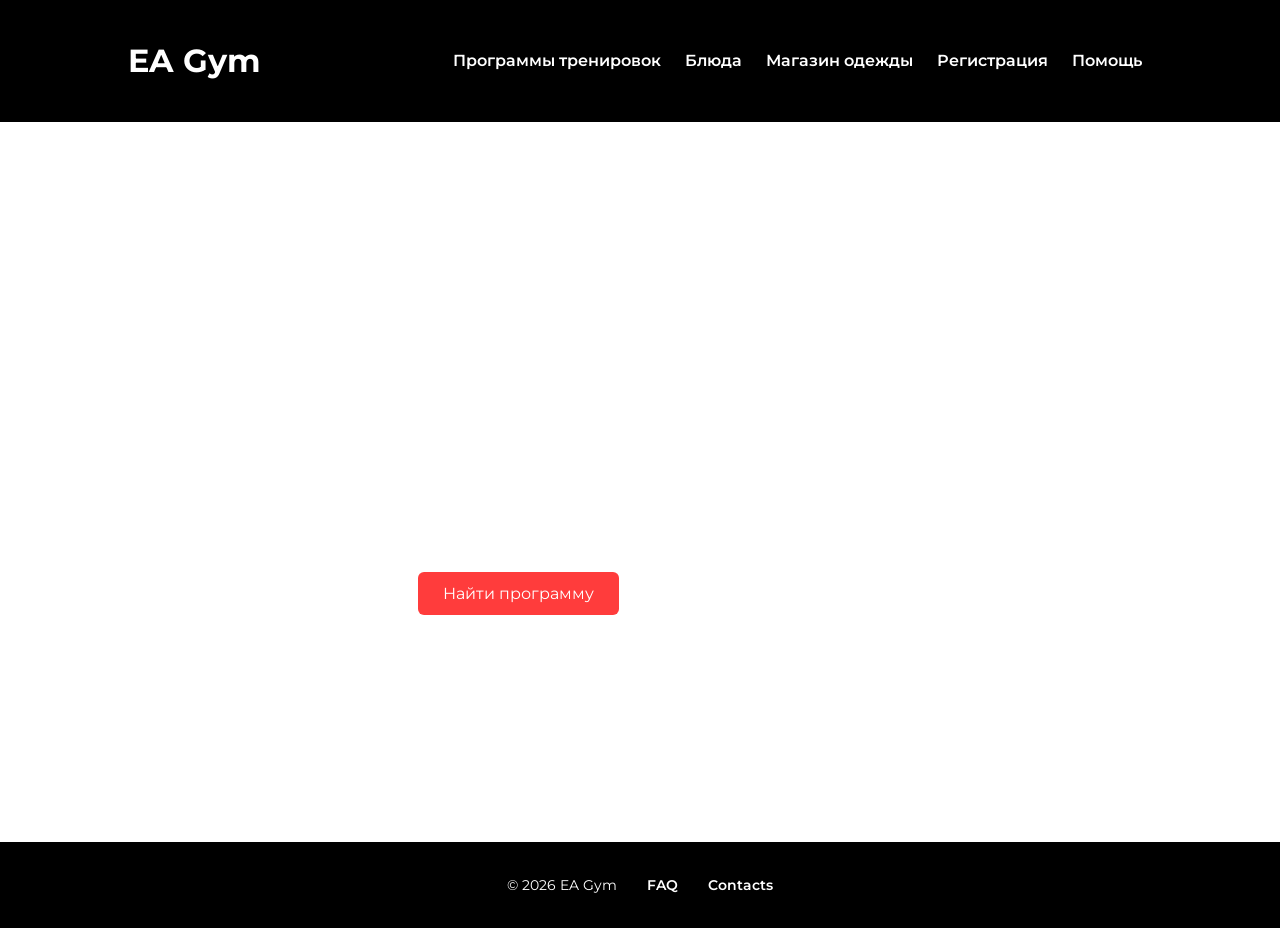
==== index.html @ 2a97bc21 "42343242" ====
<!DOCTYPE html>
<html lang="ru">
<head>
<meta charset="UTF-8">
<meta name="viewport" content="width=device-width, initial-scale=1.0">
<title>EA Gym</title>

<link rel="stylesheet" href="styles.css">
<link href="https://fonts.googleapis.com/css2?family=Montserrat:wght@400;600;800&display=swap" rel="stylesheet">
<link rel="icon" href="https://static.vecteezy.com/system/resources/previews/023/658/229/non_2x/ea-monogram-logo-design-illustration-vector.jpg" type="image/jpg">

<style>
/* =================== CSS =================== */

/* Общая тема */
:root {
  --bg: #ffffff;
  --text: #111;
  --accent: #ff3c3c;
  --card-bg: #f4f4f4;
}

body {
  margin:0;
  font-family: 'Montserrat', sans-serif;
  background: var(--bg);
  color: var(--text);
  transition: 0.3s;
}

/* Тёмная тема */
.dark {
  --bg: #111;
  --text: #fff;
  --card-bg: #1f1f1f;
}

/* Header и навигация */
header {
  display:flex;
  justify-content:space-between;
  align-items:center;
  padding:20px 10%;
  background:#000;
  color:white;
  background-image: url("https://www.orfea-acoustique.com/wp-content/uploads/2022/10/AdobeStock_415965143-scaled.jpeg");
  background-repeat: no-repeat;
  background-size: cover;
  background-position: center center;
  background-attachment: fixed;
}

nav a {
  margin:0 10px;
  color:white;
  text-decoration:none;
  font-weight:600;
}

/* Hero */
.hero {
  height:80vh;
  display:flex;
  flex-direction:column;
  justify-content:center;
  align-items:center;
  text-align:center;
  background:linear-gradient(45deg,#111,#333);
  color:white;
  background-image: url("https://www.orfea-acoustique.com/wp-content/uploads/2022/10/AdobeStock_415965143-scaled.jpeg");
  background-repeat: no-repeat;
  background-size: cover;
  background-position: center center;
  background-attachment: fixed;
}

.hero h2 {
  font-size:60px;
}

/* Кнопки */
.btn {
  padding:12px 25px;
  background: var(--accent);
  border:none;
  border-radius:6px;
  color:white;
  text-decoration:none;
  margin:10px;
  transition:0.3s;
}
.btn:hover {
  transform:scale(1.05);
}
.btn-outline {
  background:none;
  border:2px solid white;
}

/* FOOTER */
.footer{
  background:#000;
  color:white;
  padding:20px 0;
  text-align:center;
  margin-top:auto;
}

.footer-text{
  display:flex;
  justify-content:center;
  align-items:center;
  gap:30px;
  font-size:14px;
}

.footer-text a{
  color:white;
  text-decoration:none;
  font-weight:600;
}

.footer-text a:hover{
  text-decoration:underline;
}

/* =================== Модальные окна =================== */
.modal {
  display: none; 
  position: fixed;
  z-index: 10000;
  left: 0;
  top: 0;
  width: 100%;
  height: 100%;
  overflow: auto;
  background-color: rgba(0,0,0,0.5);
  justify-content: center;
  align-items: center;
}

.modal-content {
  background: white;
  padding: 30px;
  border-radius: 15px;
  width: 90%;
  max-width: 400px;
  position: relative;
}

.modal .close-btn {
  position: absolute;
  top: 10px;
  right: 15px;
  font-size: 20px;
  cursor: pointer;
}

.modal input, .modal textarea {
  width: 100%;
  padding: 10px;
  margin: 8px 0;
  border-radius:6px;
  border:1px solid #ccc;
  outline:none;
}
</style>
</head>

<body>

<header>
<h1 class="logo">EA Gym</h1>
<nav>
  <a href="pages/workouts.html">Программы тренировок</a>
  <a href="pages/meals.html">Блюда</a>
  <a href="pages/shop.html">Магазин одежды</a>
  <a href="pages/register.html">Регистрация</a>
  <a href="pages/help.html">Помощь</a>
</nav>
</header>

<section class="hero">
<h2>Прокачай своё тело</h2>
<p>Создавай программы тренировок, следи за питанием и становись сильнее вместе с EA Gym</p>

<div class="hero-buttons">
  <a href="pages/workouts.html" class="btn">Найти программу</a>
  <a href="pages/workouts.html" class="btn btn-outline">Создать программу</a>
</div>
</section>

<!-- Модальное окно Регистрации -->
<div id="registerModal" class="modal">
  <div class="modal-content">
    <span id="closeRegister" class="close-btn">✖</span>
    <h2>Регистрация</h2>
    <form id="registerForm">
      <input type="text" placeholder="Имя" required>
      <input type="email" placeholder="Email" required>
      <input type="password" placeholder="Пароль" required>
      <button type="submit" class="btn">Зарегистрироваться</button>
    </form>
  </div>
</div>

<!-- Модальное окно Помощи -->
<div id="helpModal" class="modal">
  <div class="modal-content">
    <span id="closeHelp" class="close-btn">✖</span>
    <h2>Помощь</h2>
    <p>Здесь вы можете задать вопросы по тренировкам, питанию и работе сайта.</p>
    <textarea placeholder="Ваш вопрос..." rows="5"></textarea>
    <button class="btn" style="margin-top:10px;">Отправить</button>
  </div>
</div>

<footer class="footer">
<p class="footer-text">
© 2026 EA Gym
<a href="pages/help.html">FAQ</a>
<a href="#">Contacts</a>
</p>
</footer>

<!-- =================== GPTBots.ai виджет =================== -->
<script src="https://www.gptbots.ai/widget/wec7rnp4pwrpmfwafasggon/chat.js"></script>
<script>
window.onload = function() {
    if(window.GPTBots){
        window.GPTBots.init({
            botId: "69b77d5df1ecd66163cd29a8",
            botIntroduction: "Привет! Я твой AI тренер 💪"
        });
        // Перемещаем кнопку в левый нижний угол
        setTimeout(() => {
            const btn = document.querySelector('iframe[src*="gptbots.ai"]');
            if(btn){
                btn.style.position = "fixed";
                btn.style.left = "20px";
                btn.style.bottom = "20px";
                btn.style.right = "auto";
                btn.style.zIndex = "99999";
            }
        }, 1000);
    }
};
</script>

<script>
// =================== JS для модалок ===================

// Регистрация
const registerLink = document.querySelector('a[href="pages/register.html"]');
const registerModal = document.getElementById('registerModal');
const closeRegister = document.getElementById('closeRegister');

registerLink.addEventListener('click', (e) => {
    e.preventDefault();
    registerModal.style.display = 'flex';
});

closeRegister.addEventListener('click', () => {
    registerModal.style.display = 'none';
});

// Помощь
const helpLink = document.querySelector('a[href="pages/help.html"]');
const helpModal = document.getElementById('helpModal');
const closeHelp = document.getElementById('closeHelp');

helpLink.addEventListener('click', (e) => {
    e.preventDefault();
    helpModal.style.display = 'flex';
});

closeHelp.addEventListener('click', () => {
    helpModal.style.display = 'none';
});

// Закрытие по клику вне модалки
window.addEventListener('click', (e) => {
    if (e.target === registerModal) registerModal.style.display = 'none';
    if (e.target === helpModal) helpModal.style.display = 'none';
});
</script>

</body>
</html>
---- styles.css ----
/* Общая тема */
:root {
  --bg: #ffffff;
  --text: #111;
  --accent: #ff3c3c;
  --card-bg: #f4f4f4;
}

body {
  margin:0;
  font-family: 'Montserrat', sans-serif;
  background: var(--bg);
  color: var(--text);
  transition: 0.3s;
  
}

/* Тёмная тема */
.dark {
  --bg: #111;
  --text: #fff;
  --card-bg: #1f1f1f;
}

/* Header и навигация */
header {
  display:flex;
  justify-content:space-between;
  align-items:center;
  padding:20px 10%;
  background:#000;
  color:white;
    background-image: url("https://www.orfea-acoustique.com/wp-content/uploads/2022/10/AdobeStock_415965143-scaled.jpeg");
  background-repeat: no-repeat;
  background-size: cover;
  background-position: center center;
  background-attachment: fixed;
}

nav a {
  margin:0 10px;
  color:white;
  text-decoration:none;
  font-weight:600;  background-image: url("https://www.orfea-acoustique.com/wp-content/uploads/2022/10/AdobeStock_415965143-scaled.jpeg");
  background-repeat: no-repeat;
  background-size: cover;
  background-position: center center;
  background-attachment: fixed;
  
}

/* Hero */
.hero {
  height:80vh;
  display:flex;
  flex-direction:column;
  justify-content:center;
  align-items:center;
  text-align:center;
  background:linear-gradient(45deg,#111,#333);
  color:white;
    background-image: url("https://www.orfea-acoustique.com/wp-content/uploads/2022/10/AdobeStock_415965143-scaled.jpeg");
  background-repeat: no-repeat;
  background-size: cover;
  background-position: center center;
  background-attachment: fixed;
}

.hero h2 {
  font-size:60px;
    background-image: url("https://www.orfea-acoustique.com/wp-content/uploads/2022/10/AdobeStock_415965143-scaled.jpeg");
  background-repeat: no-repeat;
  background-size: cover;
  background-position: center center;
  background-attachment: fixed;
  
}

/* Кнопки */
.btn {
  padding:12px 25px;
  background: var(--accent);
  border:none;
  border-radius:6px;
  color:white;
  text-decoration:none;
  margin:10px;
  transition:0.3s;
}
.btn:hover {
  transform:scale(1.05);
}
.btn-outline {
  background:none;
  border:2px solid white;
}

/* Фичи */
.features {
    
  display:flex;
  justify-content:center;
  gap:40px;
  padding:80px 0;
    background-image: url("https://www.orfea-acoustique.com/wp-content/uploads/2022/10/AdobeStock_415965143-scaled.jpeg");
  background-repeat: no-repeat;
  background-size: cover;
  background-position: center center;
  background-attachment: fixed;
}
.card {
  padding:30px;
  background: var(--card-bg);
  border-radius:12px;
  width:250px;
  text-align:center;
  transition:0.3s;
}
.card:hover {
  transform:translateY(-10px);
}

/* Контролы (AI + тема) */
.controls {
  display:flex;
  gap:10px;
}
.icon-btn {
  width:40px;
  height:40px;
  border:none;
  border-radius:10px;
  font-size:18px;
  cursor:pointer;
  background:#222;
  color:white;
  transition:0.3s;
}
.icon-btn:hover {
  transform:scale(1.1);
  background:#ff3c3c;
}
.ai-btn {
  background:#ff3c3c;
}

/* AI чат поверх страницы */
.ai-chat {
  position: fixed;
  bottom: 20px;
  right: 20px;
  width: 300px;
  display: none; /* по умолчанию скрыт */
  flex-direction: column;
  background:white;
  color:black;
  border-radius:15px;
  box-shadow:0 10px 30px rgba(0,0,0,0.3);
  z-index: 9999; /* поверх всего */
}
.ai-header {
  display:flex;
  justify-content:space-between;
  align-items:center;
  padding:10px;
  background:#ff3c3c;
  color:white;
  border-radius:15px 15px 0 0;
}
.ai-messages {
  padding:10px;
  max-height:200px;
  overflow-y:auto;
}
.ai-input {
  border:none;
  border-top:1px solid #ddd;
  padding:10px;
  outline:none;
  border-radius:0 0 12px 12px;
}
.close-btn {
  cursor:pointer;
  font-weight:bold;
}
.footer{

background:#000;
color:white;

padding:20px 0;

text-align:center;

margin-top:auto;

}

.footer-text{

display:flex;
justify-content:center;
align-items:center;
gap:30px;

font-size:14px;

}

.footer-text a{

color:white;
text-decoration:none;
font-weight:600;

}

.footer-text a:hover{
text-decoration:underline;
}
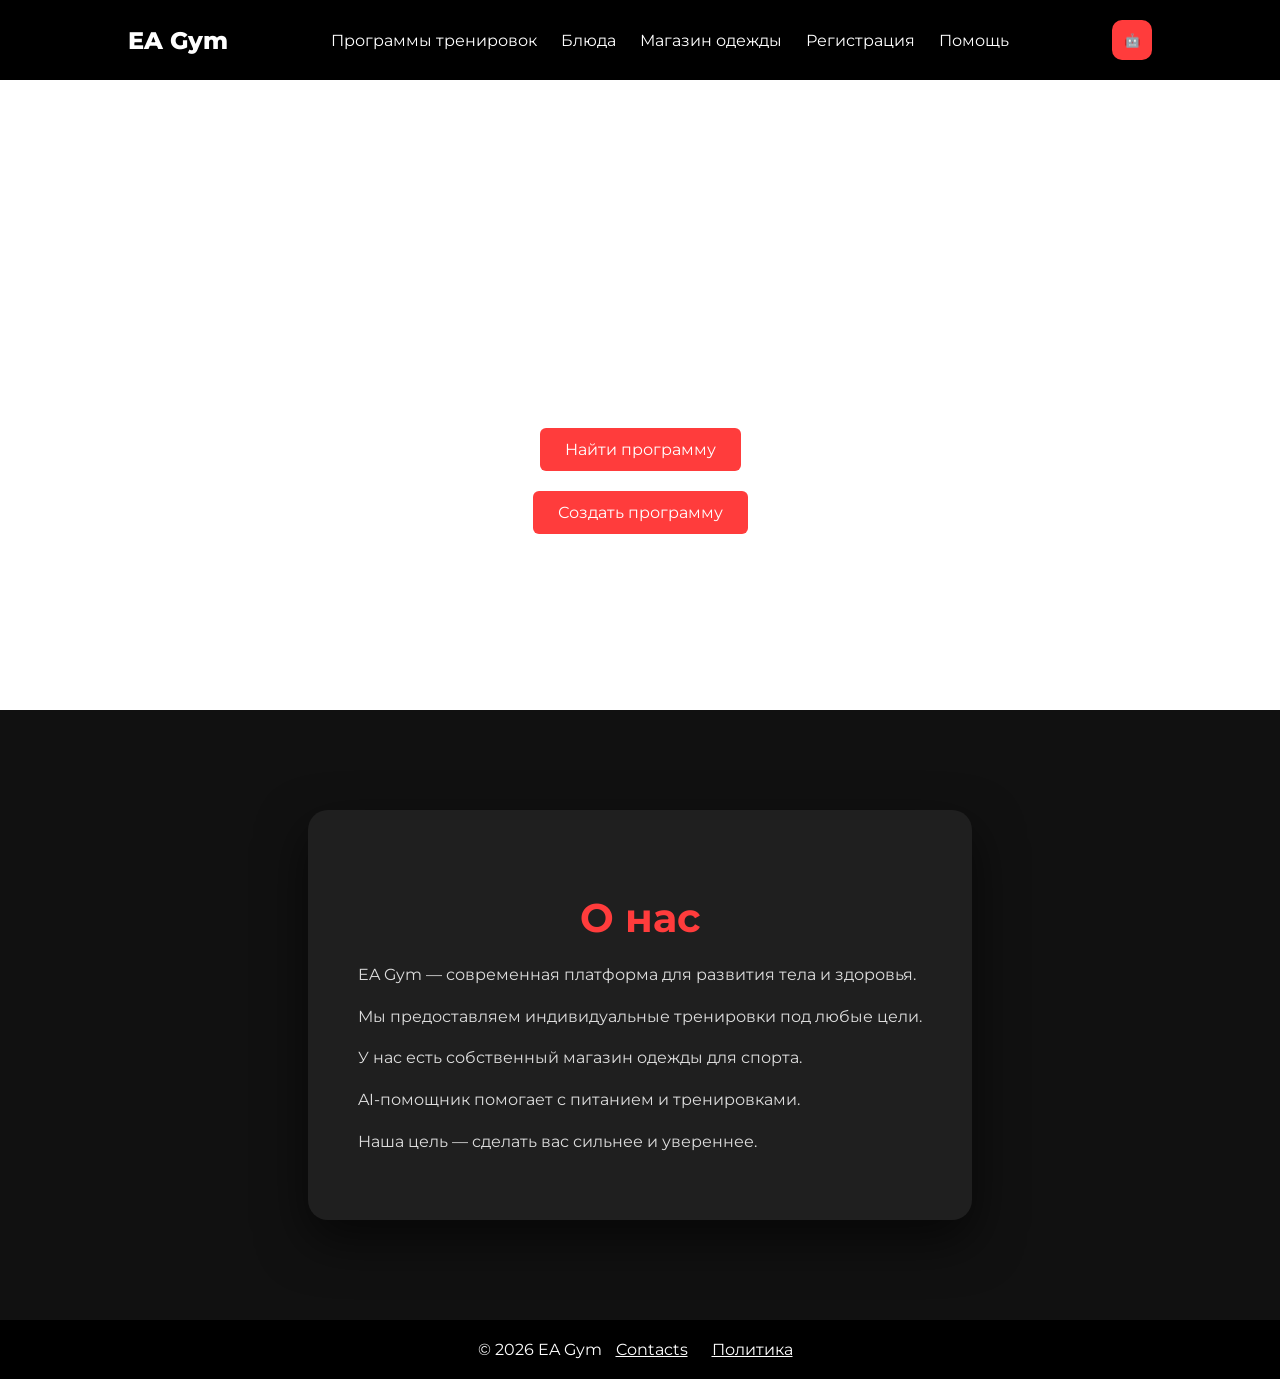
==== commit 5ba1fe2d: "Update index.html" ====
--- a/index.html
+++ b/index.html
@@ -5,37 +5,17 @@
 <meta name="viewport" content="width=device-width, initial-scale=1.0">
 <title>EA Gym</title>
 
-<link rel="stylesheet" href="styles.css">
 <link href="https://fonts.googleapis.com/css2?family=Montserrat:wght@400;600;800&display=swap" rel="stylesheet">
-<link rel="icon" href="https://static.vecteezy.com/system/resources/previews/023/658/229/non_2x/ea-monogram-logo-design-illustration-vector.jpg" type="image/jpg">
 
 <style>
-/* =================== CSS =================== */
-
-/* Общая тема */
-:root {
-  --bg: #ffffff;
-  --text: #111;
-  --accent: #ff3c3c;
-  --card-bg: #f4f4f4;
-}
-
+
+/* ===== ОСНОВА ===== */
 body {
   margin:0;
   font-family: 'Montserrat', sans-serif;
-  background: var(--bg);
-  color: var(--text);
-  transition: 0.3s;
-}
-
-/* Тёмная тема */
-.dark {
-  --bg: #111;
-  --text: #fff;
-  --card-bg: #1f1f1f;
-}
-
-/* Header и навигация */
+}
+
+/* ===== HEADER ===== */
 header {
   display:flex;
   justify-content:space-between;
@@ -43,247 +23,257 @@
   padding:20px 10%;
   background:#000;
   color:white;
-  background-image: url("https://www.orfea-acoustique.com/wp-content/uploads/2022/10/AdobeStock_415965143-scaled.jpeg");
-  background-repeat: no-repeat;
-  background-size: cover;
-  background-position: center center;
-  background-attachment: fixed;
+}
+
+.logo {
+  color:white;
+  text-decoration:none;
+  font-size:24px;
+  font-weight:800;
 }
 
 nav a {
   margin:0 10px;
   color:white;
   text-decoration:none;
-  font-weight:600;
-}
-
-/* Hero */
+}
+
+/* ===== HERO ===== */
 .hero {
-  height:80vh;
+  height:70vh;
   display:flex;
   flex-direction:column;
   justify-content:center;
   align-items:center;
   text-align:center;
-  background:linear-gradient(45deg,#111,#333);
-  color:white;
+  color:white;
+
   background-image: url("https://www.orfea-acoustique.com/wp-content/uploads/2022/10/AdobeStock_415965143-scaled.jpeg");
-  background-repeat: no-repeat;
-  background-size: cover;
-  background-position: center center;
-  background-attachment: fixed;
+  background-size:cover;
+  background-position:center;
 }
 
 .hero h2 {
   font-size:60px;
-}
-
-/* Кнопки */
+  transform: translateY(-40px);
+}
+
 .btn {
   padding:12px 25px;
-  background: var(--accent);
+  background:#ff3c3c;
   border:none;
   border-radius:6px;
   color:white;
   text-decoration:none;
   margin:10px;
-  transition:0.3s;
-}
-.btn:hover {
-  transform:scale(1.05);
-}
-.btn-outline {
-  background:none;
-  border:2px solid white;
-}
-
-/* FOOTER */
+}
+
+/* ===== AI ===== */
+.controls {
+  display:flex;
+}
+
+.icon-btn {
+  width:40px;
+  height:40px;
+  border:none;
+  border-radius:10px;
+  background:#ff3c3c;
+  color:white;
+  cursor:pointer;
+}
+
+.ai-chat {
+  position: fixed;
+  bottom: 20px;
+  right: 20px;
+  width: 300px;
+  display: none;
+  flex-direction: column;
+  background:white;
+  border-radius:15px;
+}
+
+.ai-header {
+  display:flex;
+  justify-content:space-between;
+  padding:10px;
+  background:#ff3c3c;
+  color:white;
+}
+
+.ai-messages {
+  padding:10px;
+  max-height:200px;
+  overflow-y:auto;
+}
+
+.ai-input {
+  padding:10px;
+  border:none;
+}
+
+/* ===== ABOUT ===== */
+.about-section{
+background:#111;
+padding:100px 10%;
+display:flex;
+justify-content:center;
+}
+
+.about-box{
+background:#1f1f1f;
+padding:50px;
+border-radius:20px;
+max-width:900px;
+box-shadow:0 20px 50px rgba(0,0,0,0.6);
+animation:fadeUp 1s ease;
+}
+
+.about-box h2{
+font-size:40px;
+margin-bottom:20px;
+color:#ff3c3c;
+text-align:center;
+}
+
+.about-box p{
+color:#ddd;
+line-height:1.6;
+}
+
+/* ===== FOOTER ===== */
 .footer{
-  background:#000;
-  color:white;
-  padding:20px 0;
-  text-align:center;
-  margin-top:auto;
-}
-
-.footer-text{
-  display:flex;
+background:#000;
+color:white;
+padding:20px;
+text-align:center;
+}
+
+.footer a{
+color:white;
+margin:0 10px;
+}
+
+/* ===== MODAL ===== */
+.modal {
+  display:none;
+  position:fixed;
+  width:100%;
+  height:100%;
+  background:rgba(0,0,0,0.5);
   justify-content:center;
   align-items:center;
-  gap:30px;
-  font-size:14px;
-}
-
-.footer-text a{
-  color:white;
-  text-decoration:none;
-  font-weight:600;
-}
-
-.footer-text a:hover{
-  text-decoration:underline;
-}
-
-/* =================== Модальные окна =================== */
-.modal {
-  display: none; 
-  position: fixed;
-  z-index: 10000;
-  left: 0;
-  top: 0;
-  width: 100%;
-  height: 100%;
-  overflow: auto;
-  background-color: rgba(0,0,0,0.5);
-  justify-content: center;
-  align-items: center;
 }
 
 .modal-content {
-  background: white;
-  padding: 30px;
-  border-radius: 15px;
-  width: 90%;
-  max-width: 400px;
-  position: relative;
-}
-
-.modal .close-btn {
-  position: absolute;
-  top: 10px;
-  right: 15px;
-  font-size: 20px;
-  cursor: pointer;
-}
-
-.modal input, .modal textarea {
-  width: 100%;
-  padding: 10px;
-  margin: 8px 0;
-  border-radius:6px;
-  border:1px solid #ccc;
-  outline:none;
-}
+  background:white;
+  padding:30px;
+  border-radius:15px;
+  max-width:400px;
+}
+
+/* ===== ANIMATION ===== */
+@keyframes fadeUp{
+from{opacity:0; transform:translateY(40px);}
+to{opacity:1; transform:translateY(0);}
+}
+
 </style>
 </head>
 
 <body>
 
 <header>
-<h1 class="logo">EA Gym</h1>
+<a href="index.html" class="logo">EA Gym</a>
+
 <nav>
-  <a href="pages/workouts.html">Программы тренировок</a>
-  <a href="pages/meals.html">Блюда</a>
-  <a href="pages/shop.html">Магазин одежды</a>
-  <a href="pages/register.html">Регистрация</a>
-  <a href="pages/help.html">Помощь</a>
+<a href="#">Программы тренировок</a>
+<a href="#">Блюда</a>
+<a href="#">Магазин одежды</a>
+<a href="#" id="registerLink">Регистрация</a>
+<a href="#" id="helpLink">Помощь</a>
 </nav>
+
+<div class="controls">
+<button id="aiButton" class="icon-btn">🤖</button>
+</div>
 </header>
 
 <section class="hero">
 <h2>Прокачай своё тело</h2>
-<p>Создавай программы тренировок, следи за питанием и становись сильнее вместе с EA Gym</p>
-
-<div class="hero-buttons">
-  <a href="pages/workouts.html" class="btn">Найти программу</a>
-  <a href="pages/workouts.html" class="btn btn-outline">Создать программу</a>
-</div>
+<a href="#" class="btn">Найти программу</a>
+<a href="#" class="btn">Создать программу</a>
 </section>
 
-<!-- Модальное окно Регистрации -->
-<div id="registerModal" class="modal">
-  <div class="modal-content">
-    <span id="closeRegister" class="close-btn">✖</span>
-    <h2>Регистрация</h2>
-    <form id="registerForm">
-      <input type="text" placeholder="Имя" required>
-      <input type="email" placeholder="Email" required>
-      <input type="password" placeholder="Пароль" required>
-      <button type="submit" class="btn">Зарегистрироваться</button>
-    </form>
-  </div>
-</div>
-
-<!-- Модальное окно Помощи -->
-<div id="helpModal" class="modal">
-  <div class="modal-content">
-    <span id="closeHelp" class="close-btn">✖</span>
-    <h2>Помощь</h2>
-    <p>Здесь вы можете задать вопросы по тренировкам, питанию и работе сайта.</p>
-    <textarea placeholder="Ваш вопрос..." rows="5"></textarea>
-    <button class="btn" style="margin-top:10px;">Отправить</button>
-  </div>
+<!-- О НАС -->
+<section class="about-section">
+<div class="about-box">
+<h2>О нас</h2>
+
+<p>EA Gym — современная платформа для развития тела и здоровья.</p>
+
+<p>Мы предоставляем индивидуальные тренировки под любые цели.</p>
+
+<p>У нас есть собственный магазин одежды для спорта.</p>
+
+<p>AI-помощник помогает с питанием и тренировками.</p>
+
+<p>Наша цель — сделать вас сильнее и увереннее.</p>
+
+</div>
+</section>
+
+<!-- AI чат -->
+<div id="aiChat" class="ai-chat">
+<div class="ai-header">
+<span>AI</span>
+<span id="closeAI">✖</span>
+</div>
+<div class="ai-messages"></div>
+<input class="ai-input">
+</div>
+
+<!-- МОДАЛКИ -->
+<div id="registerModal" class="modal"><div class="modal-content">Регистрация ✖</div></div>
+<div id="helpModal" class="modal"><div class="modal-content">Помощь ✖</div></div>
+
+<div id="contactsModal" class="modal">
+<div class="modal-content">
+<h2>Контакты</h2>
+<p>Директор 1: +7 900 123 45 67</p>
+<p>Email: director1@eagym.com</p>
+<p>Директор 2: +7 900 765 43 21</p>
+<p>Email: director2@eagym.com</p>
+</div>
+</div>
+
+<div id="privacyModal" class="modal">
+<div class="modal-content">
+<h2>Политика конфиденциальности</h2>
+<p>Ваши данные защищены.</p>
+</div>
 </div>
 
 <footer class="footer">
-<p class="footer-text">
 © 2026 EA Gym
-<a href="pages/help.html">FAQ</a>
-<a href="#">Contacts</a>
-</p>
+<a href="#" id="contactsLink">Contacts</a>
+<a href="#" id="privacyLink">Политика</a>
 </footer>
 
-<!-- =================== GPTBots.ai виджет =================== -->
-<script src="https://www.gptbots.ai/widget/wec7rnp4pwrpmfwafasggon/chat.js"></script>
 <script>
-window.onload = function() {
-    if(window.GPTBots){
-        window.GPTBots.init({
-            botId: "69b77d5df1ecd66163cd29a8",
-            botIntroduction: "Привет! Я твой AI тренер 💪"
-        });
-        // Перемещаем кнопку в левый нижний угол
-        setTimeout(() => {
-            const btn = document.querySelector('iframe[src*="gptbots.ai"]');
-            if(btn){
-                btn.style.position = "fixed";
-                btn.style.left = "20px";
-                btn.style.bottom = "20px";
-                btn.style.right = "auto";
-                btn.style.zIndex = "99999";
-            }
-        }, 1000);
-    }
-};
+
+// AI
+aiButton.onclick = ()=> aiChat.style.display='flex';
+closeAI.onclick = ()=> aiChat.style.display='none';
+
+// модалки
+registerLink.onclick = ()=> registerModal.style.display='flex';
+helpLink.onclick = ()=> helpModal.style.display='flex';
+contactsLink.onclick = ()=> contactsModal.style.display='flex';
+privacyLink.onclick = ()=> privacyModal.style.display='flex';
+
 </script>
 
-<script>
-// =================== JS для модалок ===================
-
-// Регистрация
-const registerLink = document.querySelector('a[href="pages/register.html"]');
-const registerModal = document.getElementById('registerModal');
-const closeRegister = document.getElementById('closeRegister');
-
-registerLink.addEventListener('click', (e) => {
-    e.preventDefault();
-    registerModal.style.display = 'flex';
-});
-
-closeRegister.addEventListener('click', () => {
-    registerModal.style.display = 'none';
-});
-
-// Помощь
-const helpLink = document.querySelector('a[href="pages/help.html"]');
-const helpModal = document.getElementById('helpModal');
-const closeHelp = document.getElementById('closeHelp');
-
-helpLink.addEventListener('click', (e) => {
-    e.preventDefault();
-    helpModal.style.display = 'flex';
-});
-
-closeHelp.addEventListener('click', () => {
-    helpModal.style.display = 'none';
-});
-
-// Закрытие по клику вне модалки
-window.addEventListener('click', (e) => {
-    if (e.target === registerModal) registerModal.style.display = 'none';
-    if (e.target === helpModal) helpModal.style.display = 'none';
-});
-</script>
-
 </body>
-</html>+</html>
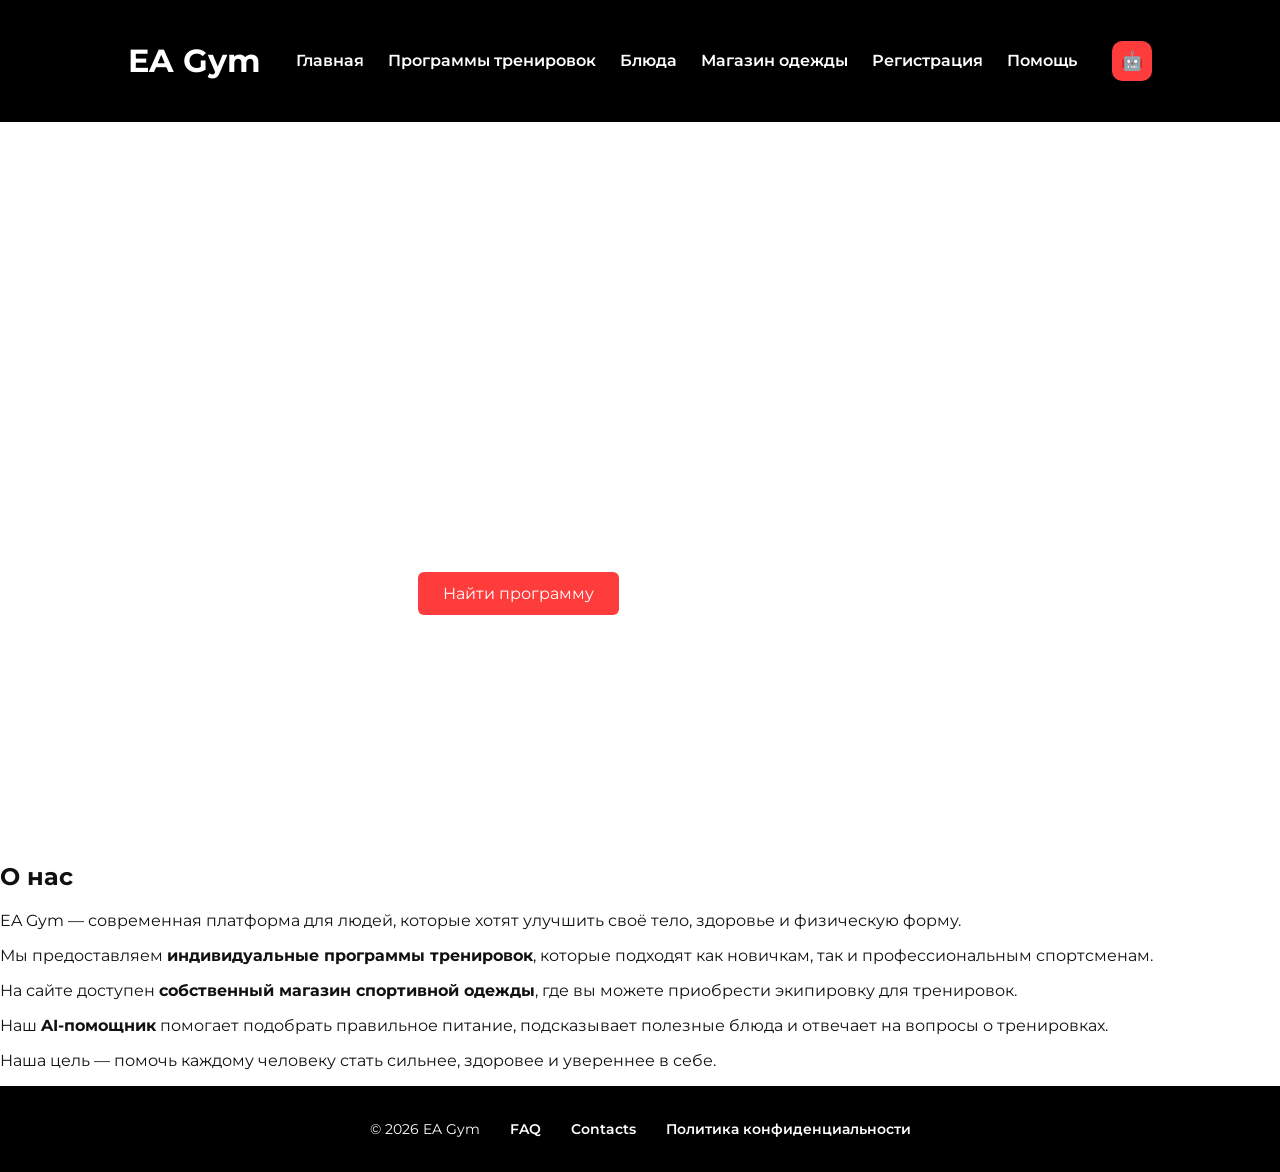
==== commit 4b7938e3: "Update index.html" ====
--- a/index.html
+++ b/index.html
@@ -5,17 +5,37 @@
 <meta name="viewport" content="width=device-width, initial-scale=1.0">
 <title>EA Gym</title>
 
+<link rel="stylesheet" href="styles.css">
 <link href="https://fonts.googleapis.com/css2?family=Montserrat:wght@400;600;800&display=swap" rel="stylesheet">
+<link rel="icon" href="https://static.vecteezy.com/system/resources/previews/023/658/229/non_2x/ea-monogram-logo-design-illustration-vector.jpg" type="image/jpg">
 
 <style>
-
-/* ===== ОСНОВА ===== */
+/* =================== CSS =================== */
+
+/* Общая тема */
+:root {
+  --bg: #ffffff;
+  --text: #111;
+  --accent: #ff3c3c;
+  --card-bg: #f4f4f4;
+}
+
 body {
   margin:0;
   font-family: 'Montserrat', sans-serif;
-}
-
-/* ===== HEADER ===== */
+  background: var(--bg);
+  color: var(--text);
+  transition: 0.3s;
+}
+
+/* Тёмная тема */
+.dark {
+  --bg: #111;
+  --text: #fff;
+  --card-bg: #1f1f1f;
+}
+
+/* Header и навигация */
 header {
   display:flex;
   justify-content:space-between;
@@ -23,257 +43,457 @@
   padding:20px 10%;
   background:#000;
   color:white;
-}
-
-.logo {
-  color:white;
-  text-decoration:none;
-  font-size:24px;
-  font-weight:800;
+  background-image: url("https://www.orfea-acoustique.com/wp-content/uploads/2022/10/AdobeStock_415965143-scaled.jpeg");
+  background-repeat: no-repeat;
+  background-size: cover;
+  background-position: center center;
+  background-attachment: fixed;
 }
 
 nav a {
   margin:0 10px;
   color:white;
   text-decoration:none;
-}
-
-/* ===== HERO ===== */
+  font-weight:600;
+}
+
+/* Hero */
 .hero {
-  height:70vh;
+  height:80vh;
   display:flex;
   flex-direction:column;
   justify-content:center;
   align-items:center;
   text-align:center;
-  color:white;
-
+  background:linear-gradient(45deg,#111,#333);
+  color:white;
   background-image: url("https://www.orfea-acoustique.com/wp-content/uploads/2022/10/AdobeStock_415965143-scaled.jpeg");
-  background-size:cover;
-  background-position:center;
+  background-repeat: no-repeat;
+  background-size: cover;
+  background-position: center center;
+  background-attachment: fixed;
 }
 
 .hero h2 {
   font-size:60px;
-  transform: translateY(-40px);
-}
-
+}
+
+/* Кнопки */
 .btn {
   padding:12px 25px;
-  background:#ff3c3c;
+  background: var(--accent);
   border:none;
   border-radius:6px;
   color:white;
   text-decoration:none;
   margin:10px;
-}
-
-/* ===== AI ===== */
+  transition:0.3s;
+}
+.btn:hover {
+  transform:scale(1.05);
+}
+.btn-outline {
+  background:none;
+  border:2px solid white;
+}
+
+/* Контролы (AI + тема) */
 .controls {
   display:flex;
-}
-
+  gap:10px;
+}
 .icon-btn {
   width:40px;
   height:40px;
   border:none;
   border-radius:10px;
+  font-size:18px;
+  cursor:pointer;
+  background:#222;
+  color:white;
+  transition:0.3s;
+}
+.icon-btn:hover {
+  transform:scale(1.1);
   background:#ff3c3c;
-  color:white;
-  cursor:pointer;
-}
-
+}
+.ai-btn {
+  background:#ff3c3c;
+}
+
+/* AI чат поверх страницы */
 .ai-chat {
   position: fixed;
   bottom: 20px;
   right: 20px;
   width: 300px;
-  display: none;
+  display: none; /* по умолчанию скрыт */
   flex-direction: column;
   background:white;
+  color:black;
   border-radius:15px;
-}
-
+  box-shadow:0 10px 30px rgba(0,0,0,0.3);
+  z-index: 9999; /* поверх всего */
+}
 .ai-header {
   display:flex;
   justify-content:space-between;
+  align-items:center;
   padding:10px;
   background:#ff3c3c;
   color:white;
-}
-
+  border-radius:15px 15px 0 0;
+}
 .ai-messages {
   padding:10px;
   max-height:200px;
   overflow-y:auto;
 }
-
 .ai-input {
+  border:none;
+  border-top:1px solid #ddd;
   padding:10px;
-  border:none;
-}
-
-/* ===== ABOUT ===== */
-.about-section{
-background:#111;
-padding:100px 10%;
-display:flex;
-justify-content:center;
-}
-
-.about-box{
-background:#1f1f1f;
-padding:50px;
-border-radius:20px;
-max-width:900px;
-box-shadow:0 20px 50px rgba(0,0,0,0.6);
-animation:fadeUp 1s ease;
-}
-
-.about-box h2{
-font-size:40px;
-margin-bottom:20px;
-color:#ff3c3c;
-text-align:center;
-}
-
-.about-box p{
-color:#ddd;
-line-height:1.6;
-}
-
-/* ===== FOOTER ===== */
+  outline:none;
+  border-radius:0 0 12px 12px;
+}
+.close-btn {
+  cursor:pointer;
+  font-weight:bold;
+}
+
+/* FOOTER */
 .footer{
-background:#000;
-color:white;
-padding:20px;
-text-align:center;
-}
-
-.footer a{
-color:white;
-margin:0 10px;
-}
-
-/* ===== MODAL ===== */
-.modal {
-  display:none;
-  position:fixed;
-  width:100%;
-  height:100%;
-  background:rgba(0,0,0,0.5);
+  background:#000;
+  color:white;
+  padding:20px 0;
+  text-align:center;
+  margin-top:auto;
+}
+
+.footer-text{
+  display:flex;
   justify-content:center;
   align-items:center;
+  gap:30px;
+  font-size:14px;
+}
+
+.footer-text a{
+  color:white;
+  text-decoration:none;
+  font-weight:600;
+}
+
+.footer-text a:hover{
+  text-decoration:underline;
+}
+
+/* =================== Модальные окна =================== */
+.modal {
+  display: none; 
+  position: fixed;
+  z-index: 10000;
+  left: 0;
+  top: 0;
+  width: 100%;
+  height: 100%;
+  overflow: auto;
+  background-color: rgba(0,0,0,0.5);
+  justify-content: center;
+  align-items: center;
 }
 
 .modal-content {
-  background:white;
-  padding:30px;
-  border-radius:15px;
-  max-width:400px;
-}
-
-/* ===== ANIMATION ===== */
-@keyframes fadeUp{
-from{opacity:0; transform:translateY(40px);}
-to{opacity:1; transform:translateY(0);}
-}
-
+  background: white;
+  padding: 30px;
+  border-radius: 15px;
+  width: 90%;
+  max-width: 400px;
+  position: relative;
+}
+
+.modal .close-btn {
+  position: absolute;
+  top: 10px;
+  right: 15px;
+  font-size: 20px;
+  cursor: pointer;
+}
+
+.modal input, .modal textarea {
+  width: 100%;
+  padding: 10px;
+  margin: 8px 0;
+  border-radius:6px;
+  border:1px solid #ccc;
+  outline:none;
+}
 </style>
 </head>
 
 <body>
 
 <header>
-<a href="index.html" class="logo">EA Gym</a>
-
+<h1 class="logo">EA Gym</h1>
 <nav>
-<a href="#">Программы тренировок</a>
-<a href="#">Блюда</a>
-<a href="#">Магазин одежды</a>
-<a href="#" id="registerLink">Регистрация</a>
-<a href="#" id="helpLink">Помощь</a>
+  <a href="index.html">Главная</a>
+  <a href="pages/workouts.html">Программы тренировок</a>
+  <a href="pages/meals.html">Блюда</a>
+  <a href="pages/shop.html">Магазин одежды</a>
+  <a href="pages/register.html">Регистрация</a>
+  <a href="pages/help.html">Помощь</a>
 </nav>
 
 <div class="controls">
-<button id="aiButton" class="icon-btn">🤖</button>
+  <button id="aiButton" class="icon-btn ai-btn" title="AI ассистент">🤖</button>
 </div>
 </header>
 
 <section class="hero">
 <h2>Прокачай своё тело</h2>
-<a href="#" class="btn">Найти программу</a>
-<a href="#" class="btn">Создать программу</a>
+<p>Создавай программы тренировок, следи за питанием и становись сильнее вместе с EA Gym</p>
+
+<div class="hero-buttons">
+  <a href="pages/workouts.html" class="btn">Найти программу</a>
+  <a href="pages/workouts.html" class="btn btn-outline">Создать программу</a>
+</div>
 </section>
 
-<!-- О НАС -->
 <section class="about-section">
+
 <div class="about-box">
+
 <h2>О нас</h2>
 
-<p>EA Gym — современная платформа для развития тела и здоровья.</p>
-
-<p>Мы предоставляем индивидуальные тренировки под любые цели.</p>
-
-<p>У нас есть собственный магазин одежды для спорта.</p>
-
-<p>AI-помощник помогает с питанием и тренировками.</p>
-
-<p>Наша цель — сделать вас сильнее и увереннее.</p>
-
-</div>
+<p>
+EA Gym — современная платформа для людей, которые хотят улучшить своё тело,
+здоровье и физическую форму.
+</p>
+
+<p>
+Мы предоставляем <b>индивидуальные программы тренировок</b>,
+которые подходят как новичкам, так и профессиональным спортсменам.
+</p>
+
+<p>
+На сайте доступен <b>собственный магазин спортивной одежды</b>,
+где вы можете приобрести экипировку для тренировок.
+</p>
+
+<p>
+Наш <b>AI-помощник</b> помогает подобрать правильное питание,
+подсказывает полезные блюда и отвечает на вопросы о тренировках.
+</p>
+
+<p>
+Наша цель — помочь каждому человеку стать сильнее,
+здоровее и увереннее в себе.
+</p>
+
+</div>
+
 </section>
 
-<!-- AI чат -->
+<!-- AI ЧАТ -->
 <div id="aiChat" class="ai-chat">
-<div class="ai-header">
-<span>AI</span>
-<span id="closeAI">✖</span>
-</div>
-<div class="ai-messages"></div>
-<input class="ai-input">
-</div>
-
-<!-- МОДАЛКИ -->
-<div id="registerModal" class="modal"><div class="modal-content">Регистрация ✖</div></div>
-<div id="helpModal" class="modal"><div class="modal-content">Помощь ✖</div></div>
+  <div class="ai-header">
+    <span>AI ассистент</span>
+    <span id="closeAI" class="close-btn">✖</span>
+  </div>
+  <div class="ai-messages">
+    <p>Привет! Я AI тренер EA Gym 💪</p>
+    <p>Спроси меня о тренировках или питании.</p>
+  </div>
+  <input type="text" placeholder="Задайте вопрос..." class="ai-input">
+</div>
+
+<!-- Модальное окно Регистрации -->
+<div id="registerModal" class="modal">
+  <div class="modal-content">
+    <span id="closeRegister" class="close-btn">✖</span>
+    <h2>Регистрация</h2>
+    <form id="registerForm">
+      <input type="text" placeholder="Имя" required>
+      <input type="email" placeholder="Email" required>
+      <input type="password" placeholder="Пароль" required>
+      <button type="submit" class="btn">Зарегистрироваться</button>
+    </form>
+  </div>
+</div>
+
+<!-- Модальное окно Помощи -->
+<div id="helpModal" class="modal">
+  <div class="modal-content">
+    <span id="closeHelp" class="close-btn">✖</span>
+    <h2>Помощь</h2>
+    <p>Здесь вы можете задать вопросы по тренировкам, питанию и работе сайта.</p>
+    <textarea placeholder="Ваш вопрос..." rows="5"></textarea>
+    <button class="btn" style="margin-top:10px;">Отправить</button>
+  </div>
+</div>
 
 <div id="contactsModal" class="modal">
-<div class="modal-content">
-<h2>Контакты</h2>
-<p>Директор 1: +7 900 123 45 67</p>
-<p>Email: director1@eagym.com</p>
-<p>Директор 2: +7 900 765 43 21</p>
-<p>Email: director2@eagym.com</p>
-</div>
-</div>
-
+
+  <div class="modal-content">
+
+    <span id="closeContacts" class="close-btn">✖</span>
+
+    <h2>Контакты директоров</h2>
+
+    <p><b>Директор 1:</b></p>
+    <p>Телефон: +7 900 123 45 67</p>
+    <p>Email: director1@eagym.com</p>
+
+    <br>
+
+    <p><b>Директор 2:</b></p>
+    <p>Телефон: +7 900 765 43 21</p>
+    <p>Email: director2@eagym.com</p>
+
+  </div>
+
+</div>
+<!-- Политика конфиденциальности -->
 <div id="privacyModal" class="modal">
-<div class="modal-content">
-<h2>Политика конфиденциальности</h2>
-<p>Ваши данные защищены.</p>
-</div>
+
+  <div class="modal-content">
+
+    <span id="closePrivacy" class="close-btn">✖</span>
+
+    <h2>Политика конфиденциальности</h2>
+
+    <p>
+    Мы уважаем вашу конфиденциальность. Сайт EA Gym собирает только необходимые
+    данные для регистрации пользователей и улучшения сервиса.
+    </p>
+
+    <p>
+    Ваши персональные данные (имя, email) не передаются третьим лицам
+    и используются только для работы платформы.
+    </p>
+
+    <p>
+    Используя сайт EA Gym, вы соглашаетесь с данной политикой обработки данных.
+    </p>
+
+  </div>
+
 </div>
 
 <footer class="footer">
+<p class="footer-text">
 © 2026 EA Gym
-<a href="#" id="contactsLink">Contacts</a>
-<a href="#" id="privacyLink">Политика</a>
+<a href="pages/help.html">FAQ</a>
+<a href="#">Contacts</a>
+<a href="#" id="privacyLink">Политика конфиденциальности</a>
+</p>
 </footer>
 
+
 <script>
-
-// AI
-aiButton.onclick = ()=> aiChat.style.display='flex';
-closeAI.onclick = ()=> aiChat.style.display='none';
-
-// модалки
-registerLink.onclick = ()=> registerModal.style.display='flex';
-helpLink.onclick = ()=> helpModal.style.display='flex';
-contactsLink.onclick = ()=> contactsModal.style.display='flex';
-privacyLink.onclick = ()=> privacyModal.style.display='flex';
-
+// =================== JS ===================
+
+// AI чат
+const aiButton = document.getElementById('aiButton');
+const aiChat = document.getElementById('aiChat');
+const closeAI = document.getElementById('closeAI');
+const aiInput = document.querySelector('.ai-input');
+const aiMessages = document.querySelector('.ai-messages');
+
+aiButton.addEventListener('click', () => {
+    aiChat.style.display = 'flex';
+    aiInput.focus();
+});
+
+closeAI.addEventListener('click', () => {
+    aiChat.style.display = 'none';
+});
+
+aiInput.addEventListener('keypress', function(e) {
+    if (e.key === 'Enter' && aiInput.value.trim() !== '') {
+        const userMessage = aiInput.value.trim();
+        const p = document.createElement('p');
+        p.textContent = userMessage;
+        aiMessages.appendChild(p);
+        aiInput.value = '';
+        aiMessages.scrollTop = aiMessages.scrollHeight;
+    }
+});
+
+// Регистрация
+const registerLink = document.querySelector('a[href="pages/register.html"]');
+const registerModal = document.getElementById('registerModal');
+const closeRegister = document.getElementById('closeRegister');
+
+registerLink.addEventListener('click', (e) => {
+    e.preventDefault();
+    registerModal.style.display = 'flex';
+});
+
+closeRegister.addEventListener('click', () => {
+    registerModal.style.display = 'none';
+});
+
+// Помощь
+const helpLink = document.querySelector('a[href="pages/help.html"]');
+const helpModal = document.getElementById('helpModal');
+const closeHelp = document.getElementById('closeHelp');
+
+helpLink.addEventListener('click', (e) => {
+    e.preventDefault();
+    helpModal.style.display = 'flex';
+});
+
+closeHelp.addEventListener('click', () => {
+    helpModal.style.display = 'none';
+});
+
+// Закрытие по клику вне модалки
+window.addEventListener('click', (e) => {
+    if (e.target === registerModal) registerModal.style.display = 'none';
+    if (e.target === helpModal) helpModal.style.display = 'none';
+});
+
+// CONTACTS
+const contactsLink = document.querySelector('.footer-text a[href="#"]');
+const contactsModal = document.getElementById('contactsModal');
+const closeContacts = document.getElementById('closeContacts');
+
+contactsLink.addEventListener('click', function(e){
+  e.preventDefault();
+  contactsModal.style.display = 'flex';
+});
+
+closeContacts.addEventListener('click', function(){
+  contactsModal.style.display = 'none';
+});
+
+window.addEventListener('click', function(e){
+  if(e.target === contactsModal){
+    contactsModal.style.display = 'none';
+  }
+});
+// Политика конфиденциальности
+const privacyLink = document.getElementById('privacyLink');
+const privacyModal = document.getElementById('privacyModal');
+const closePrivacy = document.getElementById('closePrivacy');
+
+privacyLink.addEventListener('click', function(e){
+  e.preventDefault();
+  privacyModal.style.display = 'flex';
+});
+
+closePrivacy.addEventListener('click', function(){
+  privacyModal.style.display = 'none';
+});
+
+window.addEventListener('click', function(e){
+  if(e.target === privacyModal){
+    privacyModal.style.display = 'none';
+  }
+});
 </script>
+
 
 </body>
 </html>
--- a/styles.css
+++ b/styles.css
@@ -0,0 +1,220 @@
+/* Общая тема */
+:root {
+  --bg: #ffffff;
+  --text: #111;
+  --accent: #ff3c3c;
+  --card-bg: #f4f4f4;
+}
+
+body {
+  margin:0;
+  font-family: 'Montserrat', sans-serif;
+  background: var(--bg);
+  color: var(--text);
+  transition: 0.3s;
+  
+}
+
+/* Тёмная тема */
+.dark {
+  --bg: #111;
+  --text: #fff;
+  --card-bg: #1f1f1f;
+}
+
+/* Header и навигация */
+header {
+  display:flex;
+  justify-content:space-between;
+  align-items:center;
+  padding:20px 10%;
+  background:#000;
+  color:white;
+    background-image: url("https://www.orfea-acoustique.com/wp-content/uploads/2022/10/AdobeStock_415965143-scaled.jpeg");
+  background-repeat: no-repeat;
+  background-size: cover;
+  background-position: center center;
+  background-attachment: fixed;
+}
+
+nav a {
+  margin:0 10px;
+  color:white;
+  text-decoration:none;
+  font-weight:600;  background-image: url("https://www.orfea-acoustique.com/wp-content/uploads/2022/10/AdobeStock_415965143-scaled.jpeg");
+  background-repeat: no-repeat;
+  background-size: cover;
+  background-position: center center;
+  background-attachment: fixed;
+  
+}
+
+/* Hero */
+.hero {
+  height:80vh;
+  display:flex;
+  flex-direction:column;
+  justify-content:center;
+  align-items:center;
+  text-align:center;
+  background:linear-gradient(45deg,#111,#333);
+  color:white;
+    background-image: url("https://www.orfea-acoustique.com/wp-content/uploads/2022/10/AdobeStock_415965143-scaled.jpeg");
+  background-repeat: no-repeat;
+  background-size: cover;
+  background-position: center center;
+  background-attachment: fixed;
+}
+
+.hero h2 {
+  font-size:60px;
+    background-image: url("https://www.orfea-acoustique.com/wp-content/uploads/2022/10/AdobeStock_415965143-scaled.jpeg");
+  background-repeat: no-repeat;
+  background-size: cover;
+  background-position: center center;
+  background-attachment: fixed;
+  
+}
+
+/* Кнопки */
+.btn {
+  padding:12px 25px;
+  background: var(--accent);
+  border:none;
+  border-radius:6px;
+  color:white;
+  text-decoration:none;
+  margin:10px;
+  transition:0.3s;
+}
+.btn:hover {
+  transform:scale(1.05);
+}
+.btn-outline {
+  background:none;
+  border:2px solid white;
+}
+
+/* Фичи */
+.features {
+    
+  display:flex;
+  justify-content:center;
+  gap:40px;
+  padding:80px 0;
+    background-image: url("https://www.orfea-acoustique.com/wp-content/uploads/2022/10/AdobeStock_415965143-scaled.jpeg");
+  background-repeat: no-repeat;
+  background-size: cover;
+  background-position: center center;
+  background-attachment: fixed;
+}
+.card {
+  padding:30px;
+  background: var(--card-bg);
+  border-radius:12px;
+  width:250px;
+  text-align:center;
+  transition:0.3s;
+}
+.card:hover {
+  transform:translateY(-10px);
+}
+
+/* Контролы (AI + тема) */
+.controls {
+  display:flex;
+  gap:10px;
+}
+.icon-btn {
+  width:40px;
+  height:40px;
+  border:none;
+  border-radius:10px;
+  font-size:18px;
+  cursor:pointer;
+  background:#222;
+  color:white;
+  transition:0.3s;
+}
+.icon-btn:hover {
+  transform:scale(1.1);
+  background:#ff3c3c;
+}
+.ai-btn {
+  background:#ff3c3c;
+}
+
+/* AI чат поверх страницы */
+.ai-chat {
+  position: fixed;
+  bottom: 20px;
+  right: 20px;
+  width: 300px;
+  display: none; /* по умолчанию скрыт */
+  flex-direction: column;
+  background:white;
+  color:black;
+  border-radius:15px;
+  box-shadow:0 10px 30px rgba(0,0,0,0.3);
+  z-index: 9999; /* поверх всего */
+}
+.ai-header {
+  display:flex;
+  justify-content:space-between;
+  align-items:center;
+  padding:10px;
+  background:#ff3c3c;
+  color:white;
+  border-radius:15px 15px 0 0;
+}
+.ai-messages {
+  padding:10px;
+  max-height:200px;
+  overflow-y:auto;
+}
+.ai-input {
+  border:none;
+  border-top:1px solid #ddd;
+  padding:10px;
+  outline:none;
+  border-radius:0 0 12px 12px;
+}
+.close-btn {
+  cursor:pointer;
+  font-weight:bold;
+}
+.footer{
+
+background:#000;
+color:white;
+
+padding:20px 0;
+
+text-align:center;
+
+margin-top:auto;
+
+}
+
+.footer-text{
+
+display:flex;
+justify-content:center;
+align-items:center;
+gap:30px;
+
+font-size:14px;
+
+}
+
+.footer-text a{
+
+color:white;
+text-decoration:none;
+font-weight:600;
+
+}
+
+.footer-text a:hover{
+text-decoration:underline;
+}
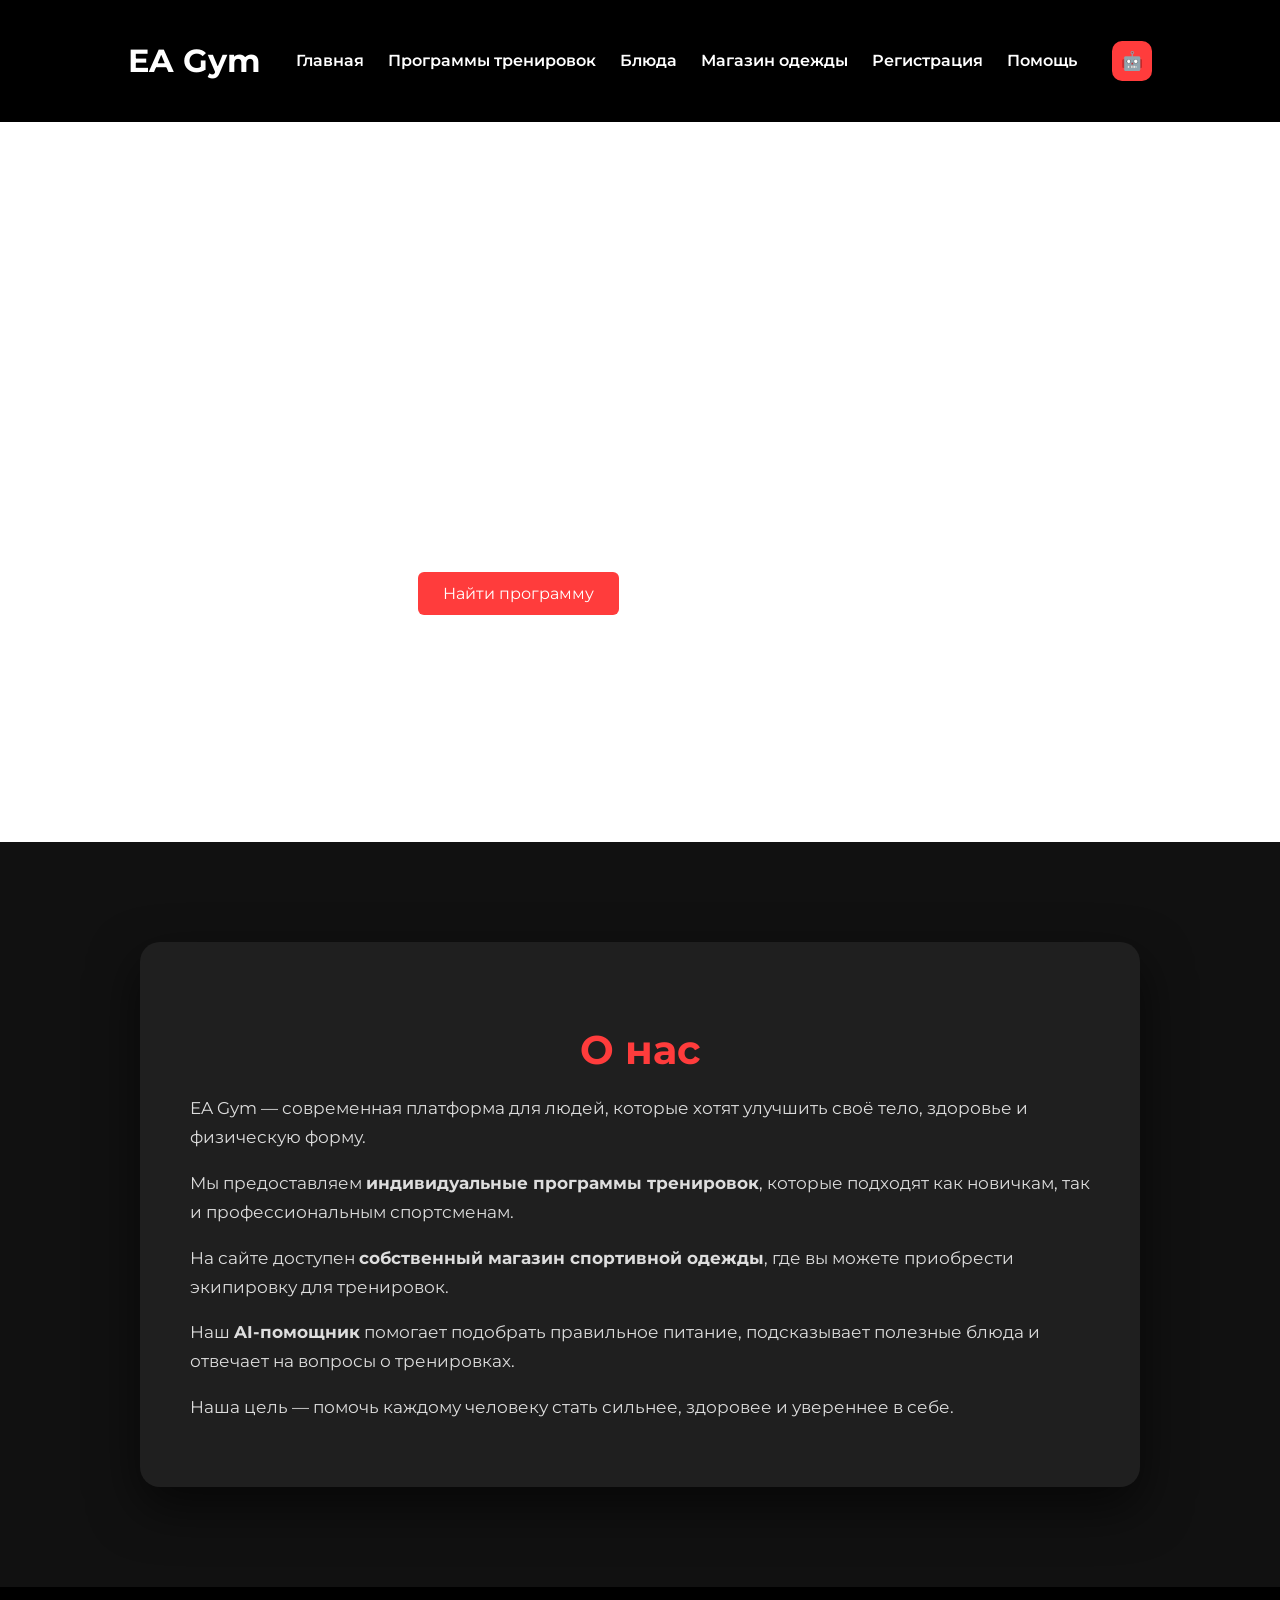
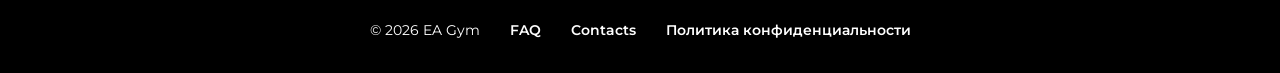
==== commit 145899b2: "Update index.html" ====
--- a/index.html
+++ b/index.html
@@ -294,32 +294,29 @@
 
 </section>
 
-<!-- AI ЧАТ -->
-<div id="aiChat" class="ai-chat">
-  <div class="ai-header">
-    <span>AI ассистент</span>
-    <span id="closeAI" class="close-btn">✖</span>
-  </div>
-  <div class="ai-messages">
-    <p>Привет! Я AI тренер EA Gym 💪</p>
-    <p>Спроси меня о тренировках или питании.</p>
-  </div>
-  <input type="text" placeholder="Задайте вопрос..." class="ai-input">
-</div>
-
-<!-- Модальное окно Регистрации -->
-<div id="registerModal" class="modal">
-  <div class="modal-content">
-    <span id="closeRegister" class="close-btn">✖</span>
-    <h2>Регистрация</h2>
-    <form id="registerForm">
-      <input type="text" placeholder="Имя" required>
-      <input type="email" placeholder="Email" required>
-      <input type="password" placeholder="Пароль" required>
-      <button type="submit" class="btn">Зарегистрироваться</button>
-    </form>
-  </div>
-</div>
+<script src="https://www.gptbots.ai/widget/wec7rnp4pwrpmfwafasggon/chat.js"></script>
+<script>
+window.onload = function() {
+    if(window.GPTBots){
+        window.GPTBots.init({
+            botId: "69b77d5df1ecd66163cd29a8",
+            botIntroduction: "Привет! Я твой AI тренер 💪"
+        });
+
+        // Кнопка слева внизу
+        setTimeout(() => {
+            const btn = document.querySelector('iframe[src*="gptbots.ai"]');
+            if(btn){
+                btn.style.position = "fixed";
+                btn.style.left = "20px";
+                btn.style.bottom = "20px";
+                btn.style.right = "auto";
+                btn.style.zIndex = "99999";
+            }
+        }, 1500);
+    }
+};
+</script>
 
 <!-- Модальное окно Помощи -->
 <div id="helpModal" class="modal">
--- a/styles.css
+++ b/styles.css
@@ -30,7 +30,6 @@
   padding:20px 10%;
   background:#000;
   color:white;
-    background-image: url("https://www.orfea-acoustique.com/wp-content/uploads/2022/10/AdobeStock_415965143-scaled.jpeg");
   background-repeat: no-repeat;
   background-size: cover;
   background-position: center center;
@@ -51,19 +50,17 @@
 
 /* Hero */
 .hero {
-  height:80vh;
+  height:70vh;
   display:flex;
   flex-direction:column;
   justify-content:center;
   align-items:center;
   text-align:center;
-  background:linear-gradient(45deg,#111,#333);
-  color:white;
-    background-image: url("https://www.orfea-acoustique.com/wp-content/uploads/2022/10/AdobeStock_415965143-scaled.jpeg");
-  background-repeat: no-repeat;
-  background-size: cover;
-  background-position: center center;
-  background-attachment: fixed;
+  color:white;
+
+  background-image: url("https://www.orfea-acoustique.com/wp-content/uploads/2022/10/AdobeStock_415965143-scaled.jpeg");
+  background-size:cover;
+  background-position:center;
 }
 
 .hero h2 {
@@ -73,6 +70,7 @@
   background-size: cover;
   background-position: center center;
   background-attachment: fixed;
+
   
 }
 
@@ -109,6 +107,7 @@
   background-attachment: fixed;
 }
 .card {
+    
   padding:30px;
   background: var(--card-bg);
   border-radius:12px;
@@ -183,38 +182,103 @@
   cursor:pointer;
   font-weight:bold;
 }
-.footer{
-
-background:#000;
+/* ===== О НАС ===== */
+
+.about{
+padding:100px 10%;
+background:#111;
 color:white;
-
-padding:20px 0;
-
-text-align:center;
-
-margin-top:auto;
-
-}
-
-.footer-text{
-
+}
+
+.about-container{
+display:flex;
+align-items:center;
+justify-content:center;
+gap:60px;
+flex-wrap:wrap;
+}
+
+.about-image img{
+width:300px;
+border-radius:20px;
+box-shadow:0 15px 40px rgba(0,0,0,0.6);
+transition:0.4s;
+}
+
+.about-image img:hover{
+transform:scale(1.05) rotate(2deg);
+}
+
+.about-text{
+max-width:600px;
+animation:fadeUp 1.2s ease;
+}
+
+.about-text h2{
+font-size:42px;
+margin-bottom:20px;
+color:#ff3c3c;
+}
+
+.about-text p{
+margin-bottom:15px;
+line-height:1.6;
+font-size:17px;
+}
+
+/* Анимация появления */
+
+@keyframes fadeUp{
+from{
+opacity:0;
+transform:translateY(40px);
+}
+to{
+opacity:1;
+transform:translateY(0);
+}
+}
+/* О НАС */
+
+.about-section{
+background:#111;
+padding:100px 10%;
 display:flex;
 justify-content:center;
-align-items:center;
-gap:30px;
-
-font-size:14px;
-
-}
-
-.footer-text a{
-
-color:white;
-text-decoration:none;
-font-weight:600;
-
-}
-
-.footer-text a:hover{
-text-decoration:underline;
-}+}
+
+.about-box{
+background:#1f1f1f;
+padding:50px;
+border-radius:20px;
+max-width:900px;
+box-shadow:0 20px 50px rgba(0,0,0,0.6);
+animation:fadeUp 1s ease;
+}
+
+.about-box h2{
+font-size:40px;
+margin-bottom:20px;
+color:#ff3c3c;
+text-align:center;
+}
+
+.about-box p{
+font-size:17px;
+line-height:1.7;
+margin-bottom:15px;
+color:#ddd;
+}
+
+/* Анимация */
+
+@keyframes fadeUp{
+from{
+opacity:0;
+transform:translateY(40px);
+}
+to{
+opacity:1;
+transform:translateY(0);
+}
+}
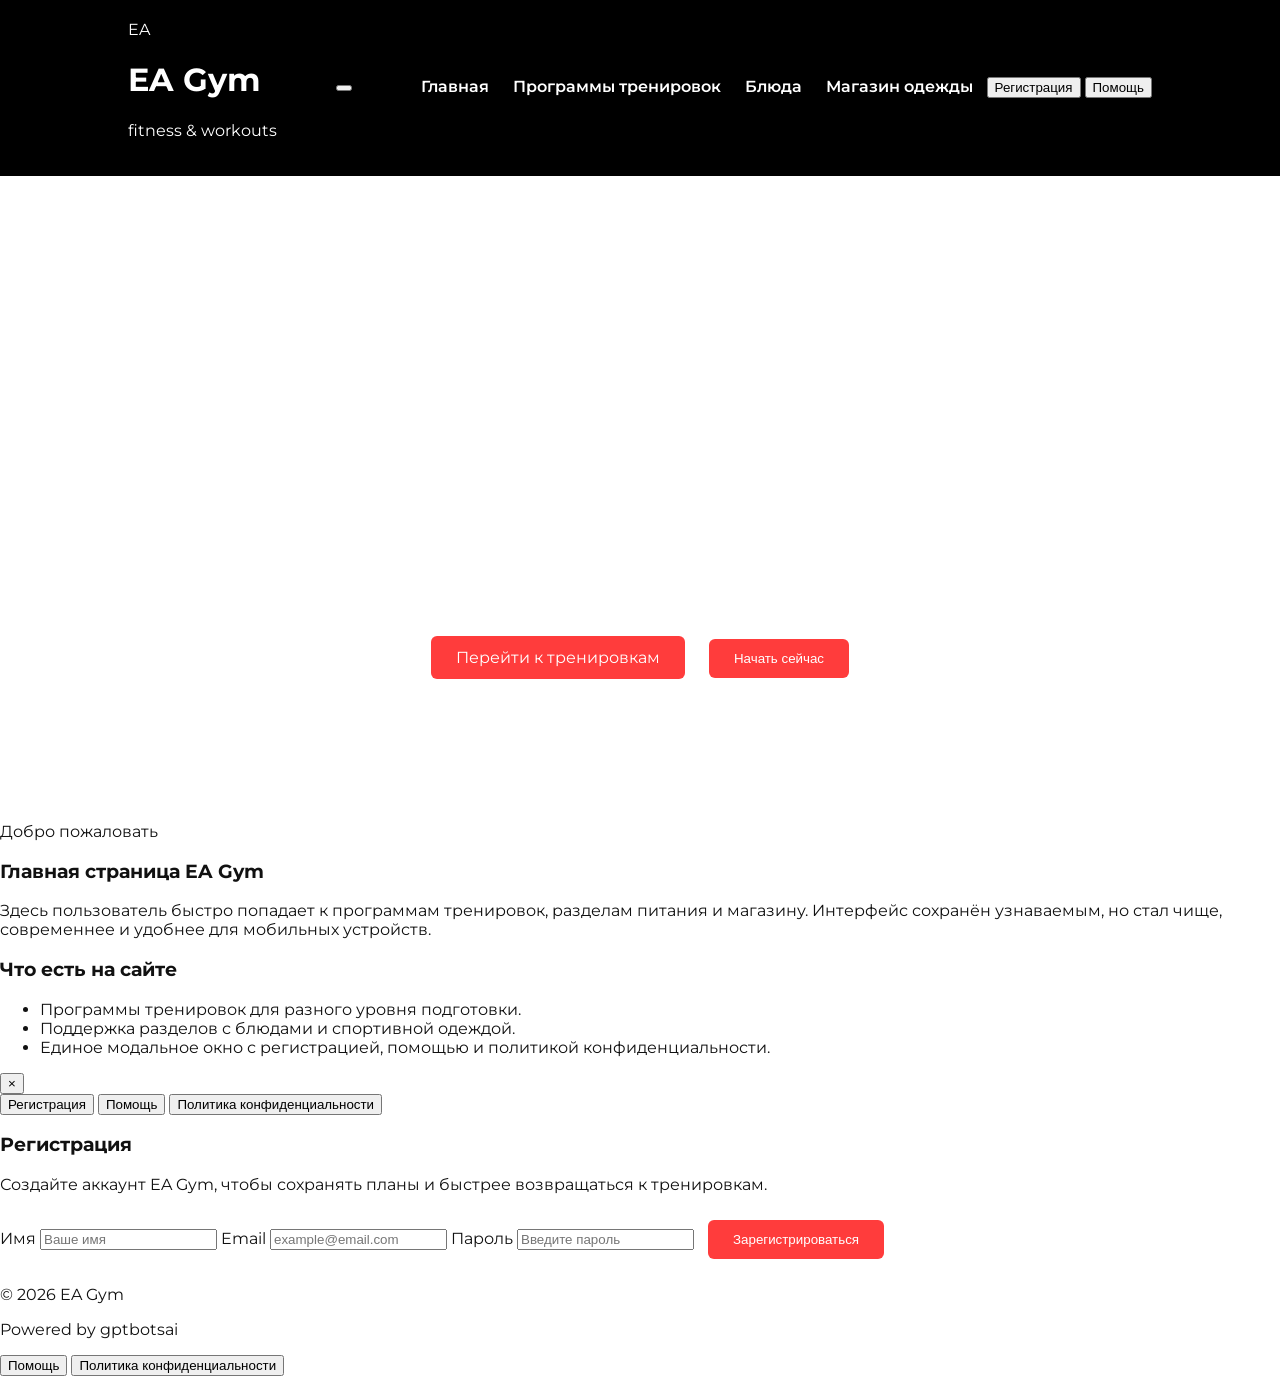
==== commit a33ece29: "Update index.html" ====
--- a/index.html
+++ b/index.html
@@ -1,300 +1,148 @@
 <!DOCTYPE html>
 <html lang="ru">
 <head>
-<meta charset="UTF-8">
-<meta name="viewport" content="width=device-width, initial-scale=1.0">
-<title>EA Gym</title>
+    <meta charset="UTF-8">
+  <meta name="viewport" content="width=device-width, initial-scale=1.0">
+  <title>EA Gym</title>
+  <link rel="preconnect" href="https://fonts.googleapis.com">
+  <link rel="preconnect" href="https://fonts.gstatic.com" crossorigin>
+  <link href="https://fonts.googleapis.com/css2?family=Montserrat:wght@400;500;600;700;800&display=swap" rel="stylesheet">
+  <link rel="icon" href="https://static.vecteezy.com/system/resources/previews/023/658/229/non_2x/ea-monogram-logo-design-illustration-vector.jpg" type="image/jpg">
+  <link rel="stylesheet" href="styles.css">
+</head>
+<body><header class="site-header">
+    <div class="logo-wrap">
+      <span class="logo-mark">EA</span>
+      <div>
+        <h1 class="logo">EA Gym</h1>
+        <p class="logo-subtitle">fitness & workouts</p>
+      </div>
+    </div>
 
-<link rel="stylesheet" href="styles.css">
-<link href="https://fonts.googleapis.com/css2?family=Montserrat:wght@400;600;800&display=swap" rel="stylesheet">
-<link rel="icon" href="https://static.vecteezy.com/system/resources/previews/023/658/229/non_2x/ea-monogram-logo-design-illustration-vector.jpg" type="image/jpg">
+    <button class="nav-toggle" type="button" aria-expanded="false" aria-controls="mainNav">
+      <span></span>
+      <span></span>
+      <span></span>
+    </button>
 
-<style>
-/* =================== CSS =================== */
+    <nav id="mainNav" class="site-nav" aria-label="Основная навигация">
+      <a href="index.html" class="active">Главная</a>
+      <a href="pages/workouts.html">Программы тренировок</a>
+      <a href="pages/meals.html">Блюда</a>
+      <a href="pages/shop.html">Магазин одежды</a>
+      <button type="button" class="nav-link modal-trigger" data-tab="register">Регистрация</button>
+      <button type="button" class="nav-link modal-trigger" data-tab="help">Помощь</button>
+    </nav>
+  </header>
 
-/* Общая тема */
-:root {
-  --bg: #ffffff;
-  --text: #111;
-  --accent: #ff3c3c;
-  --card-bg: #f4f4f4;
-}
+  <main>
+    <section class="hero">
+      <div class="hero-overlay"></div>
+      <div class="hero-content">
+        <p class="eyebrow">EA Gym • Твой фитнес-ритм</p>
+        <h2>Прокачай тело, дисциплину и результат.</h2>
+        <p class="hero-text">
+          Совмещай тренировки, питание и мотивацию в одном пространстве. Главная страница
+          подготовлена в стиле блока workouts и готова для вставки на основной сайт gptbotsai.
+        </p>
+        <div class="hero-actions">
+          <a href="pages/workouts.html" class="btn btn-primary">Перейти к тренировкам</a>
+          <button type="button" class="btn btn-secondary modal-trigger" data-tab="register">Начать сейчас</button>
+        </div>
+      </div>
+    </section>
 
-body {
-  margin:0;
-  font-family: 'Montserrat', sans-serif;
-  background: var(--bg);
-  color: var(--text);
-  transition: 0.3s;
-}
+    <section class="welcome-section">
+      <div class="section-card intro-card">
+        <p class="section-label">Добро пожаловать</p>
+        <h3>Главная страница EA Gym</h3>
+        <p>
+          Здесь пользователь быстро попадает к программам тренировок, разделам питания и магазину.
+          Интерфейс сохранён узнаваемым, но стал чище, современнее и удобнее для мобильных устройств.
+        </p>
+      </div>
 
-/* Тёмная тема */
-.dark {
-  --bg: #111;
-  --text: #fff;
-  --card-bg: #1f1f1f;
-}
+      <div class="section-card benefits-card">
+        <h3>Что есть на сайте</h3>
+        <ul class="benefits-list">
+          <li>Программы тренировок для разного уровня подготовки.</li>
+          <li>Поддержка разделов с блюдами и спортивной одеждой.</li>
+          <li>Единое модальное окно с регистрацией, помощью и политикой конфиденциальности.</li>
+        </ul>
+      </div>
+    </section>
+  </main>
 
-/* Header и навигация */
-header {
-  display:flex;
-  justify-content:space-between;
-  align-items:center;
-  padding:20px 10%;
-  background:#000;
-  color:white;
-  background-image: url("https://www.orfea-acoustique.com/wp-content/uploads/2022/10/AdobeStock_415965143-scaled.jpeg");
-  background-repeat: no-repeat;
-  background-size: cover;
-  background-position: center center;
-  background-attachment: fixed;
-}
+  <div class="modal" id="infoModal" aria-hidden="true">
+    <div class="modal-dialog" role="dialog" aria-modal="true" aria-labelledby="modalTitle">
+      <button type="button" class="modal-close" aria-label="Закрыть модальное окно">×</button>
 
-nav a {
-  margin:0 10px;
-  color:white;
-  text-decoration:none;
-  font-weight:600;
-}
+      <div class="modal-tabs" role="tablist" aria-label="Информация сайта">
+        <button type="button" class="tab-button active" role="tab" aria-selected="true" data-tab-target="register">Регистрация</button>
+        <button type="button" class="tab-button" role="tab" aria-selected="false" data-tab-target="help">Помощь</button>
+        <button type="button" class="tab-button" role="tab" aria-selected="false" data-tab-target="privacy">Политика конфиденциальности</button>
+      </div>
 
-/* Hero */
-.hero {
-  height:80vh;
-  display:flex;
-  flex-direction:column;
-  justify-content:center;
-  align-items:center;
-  text-align:center;
-  background:linear-gradient(45deg,#111,#333);
-  color:white;
-  background-image: url("https://www.orfea-acoustique.com/wp-content/uploads/2022/10/AdobeStock_415965143-scaled.jpeg");
-  background-repeat: no-repeat;
-  background-size: cover;
-  background-position: center center;
-  background-attachment: fixed;
-}
+      <div class="tab-panel active" id="register" role="tabpanel">
+        <h3 id="modalTitle">Регистрация</h3>
+        <p class="tab-text">Создайте аккаунт EA Gym, чтобы сохранять планы и быстрее возвращаться к тренировкам.</p>
+        <form class="register-form">
+          <label>
+            Имя
+            <input type="text" name="name" placeholder="Ваше имя" required>
+          </label>
+          <label>
+            Email
+            <input type="email" name="email" placeholder="example@email.com" required>
+          </label>
+          <label>
+            Пароль
+            <input type="password" name="password" placeholder="Введите пароль" required>
+          </label>
+          <button type="submit" class="btn btn-primary form-submit">Зарегистрироваться</button>
+        </form>
+        <p class="form-status" aria-live="polite"></p>
+      </div>
 
-.hero h2 {
-  font-size:60px;
-}
+      <div class="tab-panel" id="help" role="tabpanel" hidden>
+        <h3>Помощь</h3>
+        <p class="tab-text">
+          EA Gym помогает выбрать тренировочные программы, подобрать полезные разделы сайта и быстрее
+          найти нужную информацию о функционале платформы.
+        </p>
+        <div class="info-block">
+          <p><strong>Как пользоваться сайтом:</strong> начните с раздела тренировок, затем переходите к питанию и магазину.</p>
+          <p><strong>Контакты:</strong> support@eagym.com • +1 (800) 555-0199</p>
+          <p><strong>Часы ответа:</strong> ежедневно с 08:00 до 20:00 UTC.</p>
+        </div>
+      </div>
 
-/* Кнопки */
-.btn {
-  padding:12px 25px;
-  background: var(--accent);
-  border:none;
-  border-radius:6px;
-  color:white;
-  text-decoration:none;
-  margin:10px;
-  transition:0.3s;
-}
-.btn:hover {
-  transform:scale(1.05);
-}
-.btn-outline {
-  background:none;
-  border:2px solid white;
-}
+      <div class="tab-panel" id="privacy" role="tabpanel" hidden>
+        <h3>Политика конфиденциальности</h3>
+        <p class="tab-text">
+          Мы используем только данные, необходимые для регистрации, обратной связи и улучшения пользовательского опыта.
+          Персональная информация не передаётся третьим лицам без законных оснований.
+        </p>
+        <div class="info-block">
+          <p>Отправляя форму, пользователь подтверждает согласие на обработку имени, email и технических данных сессии.</p>
+          <p>Данные защищаются и применяются только для работы сервиса EA Gym и коммуникации с пользователем.</p>
+        </div>
+      </div>
+    </div>
+  </div>
+    <footer class="site-footer">
+    <div>
+      <p>© 2026 EA Gym</p>
+      <p class="footer-credit">Powered by gptbotsai</p>
+    </div>
+    <div class="footer-links">
+      <button type="button" class="footer-link-button modal-trigger" data-tab="help">Помощь</button>
+      <button type="button" class="footer-link-button modal-trigger" data-tab="privacy">Политика конфиденциальности</button>
+    </div>
+  </footer>
 
-/* Контролы (AI + тема) */
-.controls {
-  display:flex;
-  gap:10px;
-}
-.icon-btn {
-  width:40px;
-  height:40px;
-  border:none;
-  border-radius:10px;
-  font-size:18px;
-  cursor:pointer;
-  background:#222;
-  color:white;
-  transition:0.3s;
-}
-.icon-btn:hover {
-  transform:scale(1.1);
-  background:#ff3c3c;
-}
-.ai-btn {
-  background:#ff3c3c;
-}
-
-/* AI чат поверх страницы */
-.ai-chat {
-  position: fixed;
-  bottom: 20px;
-  right: 20px;
-  width: 300px;
-  display: none; /* по умолчанию скрыт */
-  flex-direction: column;
-  background:white;
-  color:black;
-  border-radius:15px;
-  box-shadow:0 10px 30px rgba(0,0,0,0.3);
-  z-index: 9999; /* поверх всего */
-}
-.ai-header {
-  display:flex;
-  justify-content:space-between;
-  align-items:center;
-  padding:10px;
-  background:#ff3c3c;
-  color:white;
-  border-radius:15px 15px 0 0;
-}
-.ai-messages {
-  padding:10px;
-  max-height:200px;
-  overflow-y:auto;
-}
-.ai-input {
-  border:none;
-  border-top:1px solid #ddd;
-  padding:10px;
-  outline:none;
-  border-radius:0 0 12px 12px;
-}
-.close-btn {
-  cursor:pointer;
-  font-weight:bold;
-}
-
-/* FOOTER */
-.footer{
-  background:#000;
-  color:white;
-  padding:20px 0;
-  text-align:center;
-  margin-top:auto;
-}
-
-.footer-text{
-  display:flex;
-  justify-content:center;
-  align-items:center;
-  gap:30px;
-  font-size:14px;
-}
-
-.footer-text a{
-  color:white;
-  text-decoration:none;
-  font-weight:600;
-}
-
-.footer-text a:hover{
-  text-decoration:underline;
-}
-
-/* =================== Модальные окна =================== */
-.modal {
-  display: none; 
-  position: fixed;
-  z-index: 10000;
-  left: 0;
-  top: 0;
-  width: 100%;
-  height: 100%;
-  overflow: auto;
-  background-color: rgba(0,0,0,0.5);
-  justify-content: center;
-  align-items: center;
-}
-
-.modal-content {
-  background: white;
-  padding: 30px;
-  border-radius: 15px;
-  width: 90%;
-  max-width: 400px;
-  position: relative;
-}
-
-.modal .close-btn {
-  position: absolute;
-  top: 10px;
-  right: 15px;
-  font-size: 20px;
-  cursor: pointer;
-}
-
-.modal input, .modal textarea {
-  width: 100%;
-  padding: 10px;
-  margin: 8px 0;
-  border-radius:6px;
-  border:1px solid #ccc;
-  outline:none;
-}
-</style>
-</head>
-
-<body>
-
-<header>
-<h1 class="logo">EA Gym</h1>
-<nav>
-  <a href="index.html">Главная</a>
-  <a href="pages/workouts.html">Программы тренировок</a>
-  <a href="pages/meals.html">Блюда</a>
-  <a href="pages/shop.html">Магазин одежды</a>
-  <a href="pages/register.html">Регистрация</a>
-  <a href="pages/help.html">Помощь</a>
-</nav>
-
-<div class="controls">
-  <button id="aiButton" class="icon-btn ai-btn" title="AI ассистент">🤖</button>
-</div>
-</header>
-
-<section class="hero">
-<h2>Прокачай своё тело</h2>
-<p>Создавай программы тренировок, следи за питанием и становись сильнее вместе с EA Gym</p>
-
-<div class="hero-buttons">
-  <a href="pages/workouts.html" class="btn">Найти программу</a>
-  <a href="pages/workouts.html" class="btn btn-outline">Создать программу</a>
-</div>
-</section>
-
-<section class="about-section">
-
-<div class="about-box">
-
-<h2>О нас</h2>
-
-<p>
-EA Gym — современная платформа для людей, которые хотят улучшить своё тело,
-здоровье и физическую форму.
-</p>
-
-<p>
-Мы предоставляем <b>индивидуальные программы тренировок</b>,
-которые подходят как новичкам, так и профессиональным спортсменам.
-</p>
-
-<p>
-На сайте доступен <b>собственный магазин спортивной одежды</b>,
-где вы можете приобрести экипировку для тренировок.
-</p>
-
-<p>
-Наш <b>AI-помощник</b> помогает подобрать правильное питание,
-подсказывает полезные блюда и отвечает на вопросы о тренировках.
-</p>
-
-<p>
-Наша цель — помочь каждому человеку стать сильнее,
-здоровее и увереннее в себе.
-</p>
-
-</div>
-
-</section>
-
-<script src="https://www.gptbots.ai/widget/wec7rnp4pwrpmfwafasggon/chat.js"></script>
+  <script src="script.js"></script>
+  <script src="https://www.gptbots.ai/widget/wec7rnp4pwrpmfwafasggon/chat.js"></script>
 <script>
 window.onload = function() {
     if(window.GPTBots){
@@ -317,180 +165,5 @@
     }
 };
 </script>
-
-<!-- Модальное окно Помощи -->
-<div id="helpModal" class="modal">
-  <div class="modal-content">
-    <span id="closeHelp" class="close-btn">✖</span>
-    <h2>Помощь</h2>
-    <p>Здесь вы можете задать вопросы по тренировкам, питанию и работе сайта.</p>
-    <textarea placeholder="Ваш вопрос..." rows="5"></textarea>
-    <button class="btn" style="margin-top:10px;">Отправить</button>
-  </div>
-</div>
-
-<div id="contactsModal" class="modal">
-
-  <div class="modal-content">
-
-    <span id="closeContacts" class="close-btn">✖</span>
-
-    <h2>Контакты директоров</h2>
-
-    <p><b>Директор 1:</b></p>
-    <p>Телефон: +7 900 123 45 67</p>
-    <p>Email: director1@eagym.com</p>
-
-    <br>
-
-    <p><b>Директор 2:</b></p>
-    <p>Телефон: +7 900 765 43 21</p>
-    <p>Email: director2@eagym.com</p>
-
-  </div>
-
-</div>
-<!-- Политика конфиденциальности -->
-<div id="privacyModal" class="modal">
-
-  <div class="modal-content">
-
-    <span id="closePrivacy" class="close-btn">✖</span>
-
-    <h2>Политика конфиденциальности</h2>
-
-    <p>
-    Мы уважаем вашу конфиденциальность. Сайт EA Gym собирает только необходимые
-    данные для регистрации пользователей и улучшения сервиса.
-    </p>
-
-    <p>
-    Ваши персональные данные (имя, email) не передаются третьим лицам
-    и используются только для работы платформы.
-    </p>
-
-    <p>
-    Используя сайт EA Gym, вы соглашаетесь с данной политикой обработки данных.
-    </p>
-
-  </div>
-
-</div>
-
-<footer class="footer">
-<p class="footer-text">
-© 2026 EA Gym
-<a href="pages/help.html">FAQ</a>
-<a href="#">Contacts</a>
-<a href="#" id="privacyLink">Политика конфиденциальности</a>
-</p>
-</footer>
-
-
-<script>
-// =================== JS ===================
-
-// AI чат
-const aiButton = document.getElementById('aiButton');
-const aiChat = document.getElementById('aiChat');
-const closeAI = document.getElementById('closeAI');
-const aiInput = document.querySelector('.ai-input');
-const aiMessages = document.querySelector('.ai-messages');
-
-aiButton.addEventListener('click', () => {
-    aiChat.style.display = 'flex';
-    aiInput.focus();
-});
-
-closeAI.addEventListener('click', () => {
-    aiChat.style.display = 'none';
-});
-
-aiInput.addEventListener('keypress', function(e) {
-    if (e.key === 'Enter' && aiInput.value.trim() !== '') {
-        const userMessage = aiInput.value.trim();
-        const p = document.createElement('p');
-        p.textContent = userMessage;
-        aiMessages.appendChild(p);
-        aiInput.value = '';
-        aiMessages.scrollTop = aiMessages.scrollHeight;
-    }
-});
-
-// Регистрация
-const registerLink = document.querySelector('a[href="pages/register.html"]');
-const registerModal = document.getElementById('registerModal');
-const closeRegister = document.getElementById('closeRegister');
-
-registerLink.addEventListener('click', (e) => {
-    e.preventDefault();
-    registerModal.style.display = 'flex';
-});
-
-closeRegister.addEventListener('click', () => {
-    registerModal.style.display = 'none';
-});
-
-// Помощь
-const helpLink = document.querySelector('a[href="pages/help.html"]');
-const helpModal = document.getElementById('helpModal');
-const closeHelp = document.getElementById('closeHelp');
-
-helpLink.addEventListener('click', (e) => {
-    e.preventDefault();
-    helpModal.style.display = 'flex';
-});
-
-closeHelp.addEventListener('click', () => {
-    helpModal.style.display = 'none';
-});
-
-// Закрытие по клику вне модалки
-window.addEventListener('click', (e) => {
-    if (e.target === registerModal) registerModal.style.display = 'none';
-    if (e.target === helpModal) helpModal.style.display = 'none';
-});
-
-// CONTACTS
-const contactsLink = document.querySelector('.footer-text a[href="#"]');
-const contactsModal = document.getElementById('contactsModal');
-const closeContacts = document.getElementById('closeContacts');
-
-contactsLink.addEventListener('click', function(e){
-  e.preventDefault();
-  contactsModal.style.display = 'flex';
-});
-
-closeContacts.addEventListener('click', function(){
-  contactsModal.style.display = 'none';
-});
-
-window.addEventListener('click', function(e){
-  if(e.target === contactsModal){
-    contactsModal.style.display = 'none';
-  }
-});
-// Политика конфиденциальности
-const privacyLink = document.getElementById('privacyLink');
-const privacyModal = document.getElementById('privacyModal');
-const closePrivacy = document.getElementById('closePrivacy');
-
-privacyLink.addEventListener('click', function(e){
-  e.preventDefault();
-  privacyModal.style.display = 'flex';
-});
-
-closePrivacy.addEventListener('click', function(){
-  privacyModal.style.display = 'none';
-});
-
-window.addEventListener('click', function(e){
-  if(e.target === privacyModal){
-    privacyModal.style.display = 'none';
-  }
-});
-</script>
-
-
 </body>
 </html>
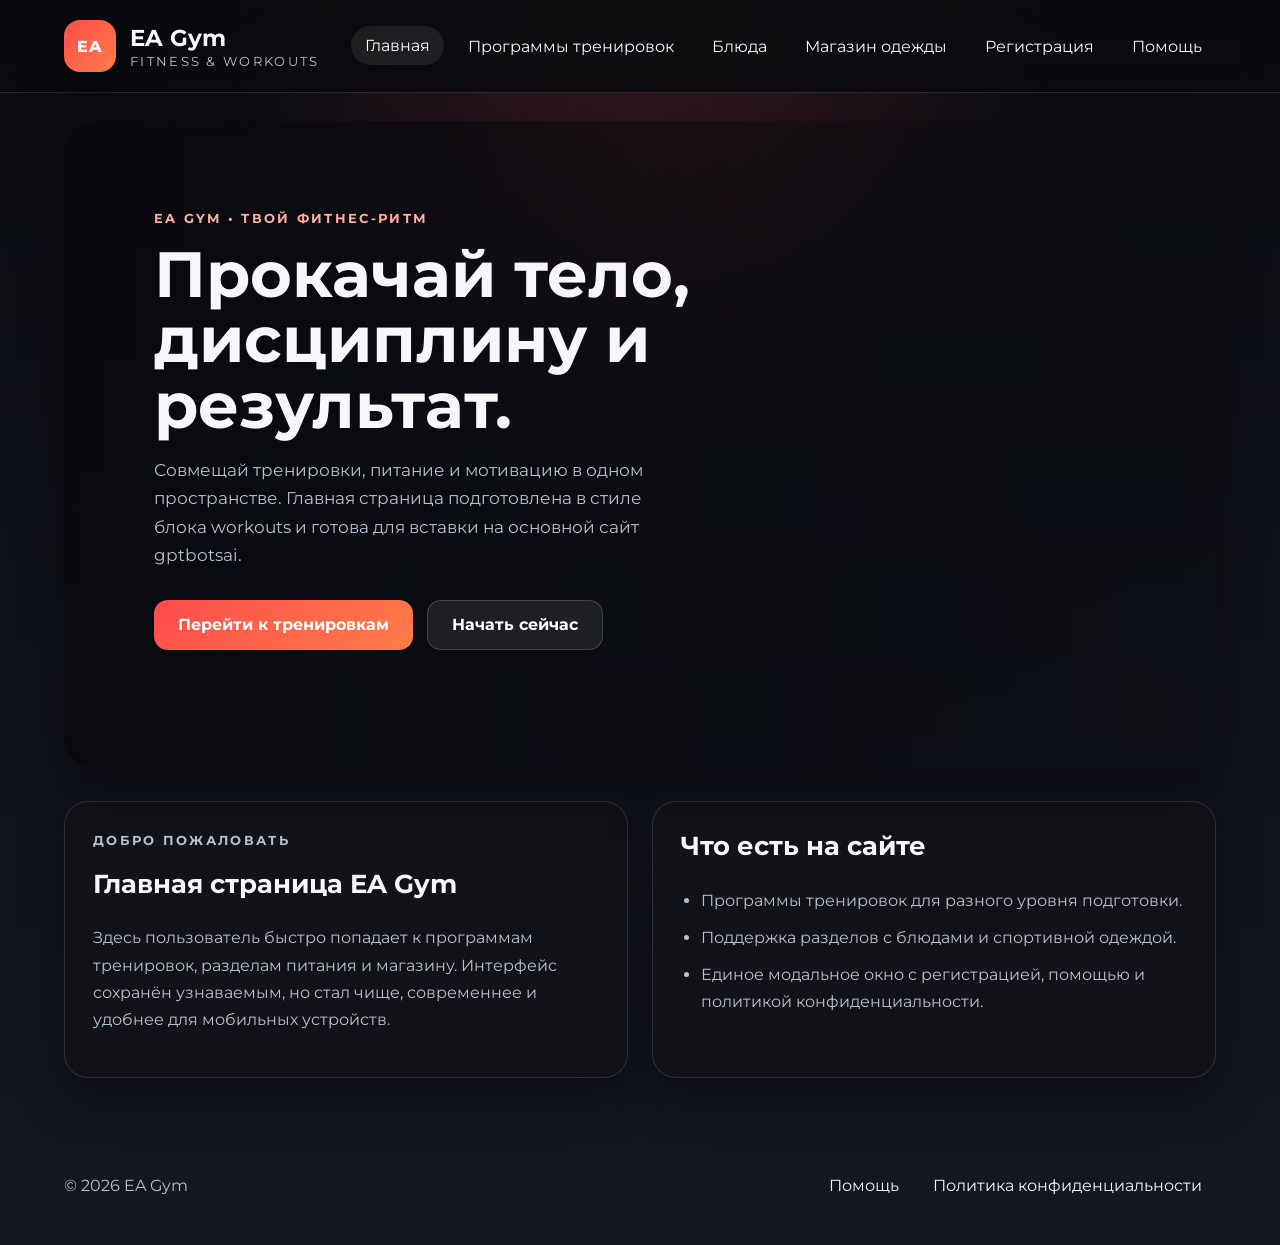
==== commit 28135809: "Update index.html" ====
--- a/index.html
+++ b/index.html
@@ -133,7 +133,6 @@
     <footer class="site-footer">
     <div>
       <p>© 2026 EA Gym</p>
-      <p class="footer-credit">Powered by gptbotsai</p>
     </div>
     <div class="footer-links">
       <button type="button" class="footer-link-button modal-trigger" data-tab="help">Помощь</button>
--- a/styles.css
+++ b/styles.css
@@ -1,284 +1,433 @@
-/* Общая тема */
-:root {
-  --bg: #ffffff;
-  --text: #111;
-  --accent: #ff3c3c;
-  --card-bg: #f4f4f4;
-}
-
-body {
-  margin:0;
+:root {  --bg: #0e0f12;
+  --surface: rgba(18, 20, 26, 0.88);
+  --surface-strong: #171a21;
+  --card-bg: rgba(255, 255, 255, 0.08);
+  --text: #f5f7fb;
+  --muted: #b8c0cf;
+  --accent: #ff4b4b;
+  --accent-dark: #cc3232;
+  --border: rgba(255, 255, 255, 0.12);
+  --shadow: 0 20px 45px rgba(0, 0, 0, 0.35);
+}
+
+* {
+  box-sizing: border-box;
+}
+
+html {
+  scroll-behavior: smooth;
+}
+body { 
+  margin: 0;
   font-family: 'Montserrat', sans-serif;
-  background: var(--bg);
   color: var(--text);
-  transition: 0.3s;
-  
-}
-
-/* Тёмная тема */
-.dark {
-  --bg: #111;
-  --text: #fff;
-  --card-bg: #1f1f1f;
-}
-
-/* Header и навигация */
-header {
-  display:flex;
-  justify-content:space-between;
-  align-items:center;
-  padding:20px 10%;
-  background:#000;
-  color:white;
-  background-repeat: no-repeat;
+    background:
+    radial-gradient(circle at top, rgba(255, 75, 75, 0.18), transparent 30%),
+    linear-gradient(180deg, #0b0d12 0%, #141821 100%);
+  min-height: 100vh;
+}
+a,
+button {
+  font: inherit;
+}
+
+button {
+  cursor: pointer;
+}
+
+.site-header {
+  position: sticky;
+  top: 0;
+  z-index: 20;
+  display: flex;
+  align-items: center;
+  justify-content: space-between;
+  gap: 24px;
+  padding: 20px 5vw;
+  background: rgba(10, 11, 15, 0.86);
+  backdrop-filter: blur(14px);
+  border-bottom: 1px solid var(--border);
+}
+
+.logo-wrap {
+  display: flex;
+  align-items: center;
+  gap: 14px;
+}
+
+.logo-mark {
+  display: inline-flex;
+  align-items: center;
+  justify-content: center;
+  width: 52px;
+  height: 52px;
+  border-radius: 16px;
+  background: linear-gradient(135deg, var(--accent), #ff7d48);
+  font-weight: 800;
+  letter-spacing: 0.08em;
+  box-shadow: var(--shadow);
+}
+
+.logo {
+  margin: 0;
+  font-size: 1.45rem;
+}
+
+.logo-subtitle {
+  margin: 2px 0 0;
+  color: var(--muted);
+  font-size: 0.8rem;
+  text-transform: uppercase;
+  letter-spacing: 0.18em;
+}
+
+.site-nav {
+  display: flex;
+  align-items: center;
+  gap: 10px;
+  flex-wrap: wrap;
+}
+
+.site-nav a,
+.nav-link,
+.footer-link-button {
+  border: 0;
+  background: transparent;
+  color: var(--text);
+  text-decoration: none;
+  padding: 10px 14px;
+  border-radius: 999px;
+  transition: background-color 0.25s ease, color 0.25s ease, transform 0.25s ease;
+}
+
+.site-nav a:hover,
+.site-nav a.active,
+.nav-link:hover,
+.footer-link-button:hover {
+  background: rgba(255, 255, 255, 0.08);
+  color: #fff;
+  transform: translateY(-1px);
+}
+
+.nav-toggle {
+  display: none;
+  width: 48px;
+  height: 48px;
+  border: 1px solid var(--border);
+  border-radius: 14px;
+  background: rgba(255, 255, 255, 0.04);
+  padding: 11px 10px;
+}
+
+.nav-toggle span {
+  display: block;
+  width: 100%;
+  height: 3px;
+  margin: 4px 0;
+  border-radius: 999px;
+  background: #fff;
+}
+.hero {
+    position: relative;
+  margin: 28px 5vw 0;
+  min-height: 72vh;
+  border-radius: 32px;
+  overflow: hidden;
+  background-image: url('https://www.orfea-acoustique.com/wp-content/uploads/2022/10/AdobeStock_415965143-scaled.jpeg');
   background-size: cover;
-  background-position: center center;
-  background-attachment: fixed;
-}
-
-nav a {
-  margin:0 10px;
-  color:white;
-  text-decoration:none;
-  font-weight:600;  background-image: url("https://www.orfea-acoustique.com/wp-content/uploads/2022/10/AdobeStock_415965143-scaled.jpeg");
-  background-repeat: no-repeat;
-  background-size: cover;
-  background-position: center center;
-  background-attachment: fixed;
-  
-}
-
-/* Hero */
-.hero {
-  height:70vh;
-  display:flex;
-  flex-direction:column;
-  justify-content:center;
-  align-items:center;
-  text-align:center;
-  color:white;
-
-  background-image: url("https://www.orfea-acoustique.com/wp-content/uploads/2022/10/AdobeStock_415965143-scaled.jpeg");
-  background-size:cover;
-  background-position:center;
+  background-position: center;
+  box-shadow: var(--shadow);
+}
+.hero-overlay {
+  position: absolute;
+  inset: 0;
+  background: linear-gradient(90deg, rgba(7, 9, 13, 0.88) 0%, rgba(7, 9, 13, 0.55) 45%, rgba(7, 9, 13, 0.3) 100%);
+}
+
+.hero-content {
+  position: relative;
+  z-index: 1;
+  max-width: 720px;
+  padding: 90px 7vw;
+}
+
+.eyebrow,
+.section-label {
+  margin: 0 0 16px;
+  color: #ffaea1;
+  letter-spacing: 0.18em;
+  text-transform: uppercase;
+  font-size: 0.8rem;
+  font-weight: 700;
 }
 
 .hero h2 {
-  font-size:60px;
-    background-image: url("https://www.orfea-acoustique.com/wp-content/uploads/2022/10/AdobeStock_415965143-scaled.jpeg");
-  background-repeat: no-repeat;
-  background-size: cover;
-  background-position: center center;
-  background-attachment: fixed;
-
-  
-}
-
-/* Кнопки */
+    margin: 0;
+  font-size: clamp(2.6rem, 5vw, 4.9rem);
+  line-height: 1.02;
+}
+.hero-text,
+.tab-text,
+.section-card p,
+.info-block p,
+.benefits-list li {
+  color: var(--muted);
+  line-height: 1.7;
+}
+
+.hero-text {
+  margin: 18px 0 0;
+  max-width: 640px;
+  font-size: 1.05rem;
+}
+
+.hero-actions {
+  display: flex;
+  gap: 14px;
+  flex-wrap: wrap;
+  margin-top: 30px;
+}
 .btn {
-  padding:12px 25px;
-  background: var(--accent);
-  border:none;
-  border-radius:6px;
-  color:white;
-  text-decoration:none;
-  margin:10px;
-  transition:0.3s;
+  display: inline-flex;
+  align-items: center;
+  justify-content: center;
+  min-height: 50px;
+  padding: 0 24px;
+  border: 0;
+  border-radius: 14px;
+  text-decoration: none;
+  font-weight: 700;
+  transition: transform 0.25s ease, box-shadow 0.25s ease, background 0.25s ease;
 }
 .btn:hover {
-  transform:scale(1.05);
-}
-.btn-outline {
-  background:none;
-  border:2px solid white;
-}
-
-/* Фичи */
-.features {
-    
-  display:flex;
-  justify-content:center;
-  gap:40px;
-  padding:80px 0;
-    background-image: url("https://www.orfea-acoustique.com/wp-content/uploads/2022/10/AdobeStock_415965143-scaled.jpeg");
-  background-repeat: no-repeat;
-  background-size: cover;
-  background-position: center center;
-  background-attachment: fixed;
-}
-.card {
-    
-  padding:30px;
-  background: var(--card-bg);
-  border-radius:12px;
-  width:250px;
-  text-align:center;
-  transition:0.3s;
-}
-.card:hover {
-  transform:translateY(-10px);
-}
-
-/* Контролы (AI + тема) */
-.controls {
-  display:flex;
-  gap:10px;
-}
-.icon-btn {
-  width:40px;
-  height:40px;
-  border:none;
-  border-radius:10px;
-  font-size:18px;
-  cursor:pointer;
-  background:#222;
-  color:white;
-  transition:0.3s;
-}
-.icon-btn:hover {
-  transform:scale(1.1);
-  background:#ff3c3c;
-}
-.ai-btn {
-  background:#ff3c3c;
-}
-
-/* AI чат поверх страницы */
-.ai-chat {
+    transform: translateY(-2px);
+  box-shadow: 0 14px 30px rgba(0, 0, 0, 0.28);
+}
+.btn-primary {
+  background: linear-gradient(135deg, var(--accent), #ff7d48);
+  color: #fff;
+}
+.btn-secondary {
+  color: #fff;
+  background: rgba(255, 255, 255, 0.08);
+  border: 1px solid rgba(255, 255, 255, 0.16);
+}
+.welcome-section {
+  display: grid;
+  grid-template-columns: repeat(2, minmax(0, 1fr));
+  gap: 24px;
+  padding: 32px 5vw 64px;
+}
+
+.section-card {
+  padding: 28px;
+  border-radius: 24px;
+  background: var(--surface);
+  border: 1px solid var(--border);
+  box-shadow: var(--shadow);
+}
+.section-card h3 {
+  margin-top: 0;
+  font-size: 1.6rem;
+}
+.benefits-list {
+  margin: 16px 0 0;
+  padding-left: 20px;
+}
+.benefits-list li + li {
+  margin-top: 10px;
+}
+.modal {
   position: fixed;
-  bottom: 20px;
-  right: 20px;
-  width: 300px;
-  display: none; /* по умолчанию скрыт */
-  flex-direction: column;
-  background:white;
-  color:black;
-  border-radius:15px;
-  box-shadow:0 10px 30px rgba(0,0,0,0.3);
-  z-index: 9999; /* поверх всего */
-}
-.ai-header {
-  display:flex;
-  justify-content:space-between;
-  align-items:center;
-  padding:10px;
-  background:#ff3c3c;
-  color:white;
-  border-radius:15px 15px 0 0;
-}
-.ai-messages {
-  padding:10px;
-  max-height:200px;
-  overflow-y:auto;
-}
-.ai-input {
-  border:none;
-  border-top:1px solid #ddd;
-  padding:10px;
-  outline:none;
-  border-radius:0 0 12px 12px;
-}
-.close-btn {
-  cursor:pointer;
-  font-weight:bold;
-}
-/* ===== О НАС ===== */
-
-.about{
-padding:100px 10%;
-background:#111;
-color:white;
-}
-
-.about-container{
-display:flex;
-align-items:center;
-justify-content:center;
-gap:60px;
-flex-wrap:wrap;
-}
-
-.about-image img{
-width:300px;
-border-radius:20px;
-box-shadow:0 15px 40px rgba(0,0,0,0.6);
-transition:0.4s;
-}
-
-.about-image img:hover{
-transform:scale(1.05) rotate(2deg);
-}
-
-.about-text{
-max-width:600px;
-animation:fadeUp 1.2s ease;
-}
-
-.about-text h2{
-font-size:42px;
-margin-bottom:20px;
-color:#ff3c3c;
-}
-
-.about-text p{
-margin-bottom:15px;
-line-height:1.6;
-font-size:17px;
-}
-
-/* Анимация появления */
-
-@keyframes fadeUp{
-from{
-opacity:0;
-transform:translateY(40px);
-}
-to{
-opacity:1;
-transform:translateY(0);
-}
-}
-/* О НАС */
-
-.about-section{
-background:#111;
-padding:100px 10%;
-display:flex;
-justify-content:center;
-}
-
-.about-box{
-background:#1f1f1f;
-padding:50px;
-border-radius:20px;
-max-width:900px;
-box-shadow:0 20px 50px rgba(0,0,0,0.6);
-animation:fadeUp 1s ease;
-}
-
-.about-box h2{
-font-size:40px;
-margin-bottom:20px;
-color:#ff3c3c;
-text-align:center;
-}
-
-.about-box p{
-font-size:17px;
-line-height:1.7;
-margin-bottom:15px;
-color:#ddd;
-}
-
-/* Анимация */
-
-@keyframes fadeUp{
-from{
-opacity:0;
-transform:translateY(40px);
-}
-to{
-opacity:1;
-transform:translateY(0);
-}
-}
+  inset: 0;
+  display: none;
+  align-items: center;
+  justify-content: center;
+  padding: 20px;
+  background: rgba(4, 6, 10, 0.72);
+  z-index: 50;
+}
+.modal.open {
+  display: flex;
+}
+.modal-dialog {
+  position: relative;
+  width: min(760px, 100%);
+  background: #10131a;
+  border: 1px solid var(--border);
+  border-radius: 28px;
+  box-shadow: var(--shadow);
+  padding: 28px;
+}
+.modal-close {
+  position: absolute;
+  top: 18px;
+  right: 18px;
+  width: 42px;
+  height: 42px;
+  border: 0;
+  border-radius: 50%;
+  background: rgba(255, 255, 255, 0.08);
+  color: #fff;
+  font-size: 1.6rem;
+}
+.modal-close {
+  position: absolute;
+  top: 18px;
+  right: 18px;
+  width: 42px;
+  height: 42px;
+  border: 0;
+  border-radius: 50%;
+  background: rgba(255, 255, 255, 0.08);
+  color: #fff;
+  font-size: 1.6rem;
+}
+.tab-button {
+  border: 1px solid var(--border);
+  background: rgba(255, 255, 255, 0.04);
+  color: var(--text);
+  padding: 12px 16px;
+  border-radius: 14px;
+}
+.tab-button.active {
+  background: linear-gradient(135deg, var(--accent), #ff7d48);
+  border-color: transparent;
+}
+
+.tab-panel {
+  margin-top: 24px;
+}
+.register-form {
+  display: grid;
+  gap: 14px;
+}
+.register-form label {
+  display: grid;
+  gap: 8px;
+  font-weight: 600;
+}
+.register-form input {
+  width: 100%;
+  min-height: 48px;
+  border: 1px solid rgba(255, 255, 255, 0.14);
+  border-radius: 14px;
+  padding: 0 14px;
+  background: rgba(255, 255, 255, 0.05);
+  color: #fff;
+}
+.form-submit {
+  margin-top: 6px;
+}
+.form-status {
+  min-height: 24px;
+  margin: 16px 0 0;
+  color: #8be28b;
+}
+
+.info-block {
+  display: grid;
+  gap: 10px;
+  padding: 18px;
+  border-radius: 18px;
+  background: rgba(255, 255, 255, 0.04);
+  border: 1px solid var(--border);
+}
+.site-footer {
+  display: flex;
+  align-items: center;
+  justify-content: space-between;
+  gap: 18px;
+  padding: 24px 5vw 40px;
+  color: var(--muted);
+}
+.site-footer p {
+  margin: 0;
+}
+
+.footer-credit {
+  margin-top: 6px;
+  color: #fff;
+  font-weight: 700;
+}
+
+.footer-links {
+  display: flex;
+  align-items: center;
+  gap: 6px;
+  flex-wrap: wrap;
+}
+
+@media (max-width: 900px) {
+  .welcome-section {
+    grid-template-columns: 1fr;
+  }
+}
+
+@media (max-width: 820px) {
+  .nav-toggle {
+    display: block;
+  }
+
+  .site-nav {
+    position: absolute;
+    top: calc(100% + 12px);
+    right: 5vw;
+    left: 5vw;
+    display: none;
+    flex-direction: column;
+    align-items: stretch;
+    padding: 14px;
+    border-radius: 24px;
+    background: rgba(10, 11, 15, 0.98);
+    border: 1px solid var(--border);
+    box-shadow: var(--shadow);
+  }
+
+  .site-nav.open {
+    display: flex;
+  }
+
+  .site-nav a,
+  .nav-link {
+    width: 100%;
+    text-align: left;
+  }
+
+  .hero {
+    min-height: 64vh;
+  }
+
+  .hero-content {
+    padding: 68px 7vw;
+  }
+
+  .site-footer {
+    flex-direction: column;
+    align-items: flex-start;
+  }
+}
+
+@media (max-width: 560px) {
+  .site-header,
+  .welcome-section,
+  .site-footer {
+    padding-left: 20px;
+    padding-right: 20px;
+  }
+
+  .hero {
+    margin-left: 20px;
+    margin-right: 20px;
+    border-radius: 24px;
+  }
+
+  .modal-dialog {
+    padding: 22px 18px;
+    border-radius: 22px;
+  }
+
+  .modal-tabs {
+    padding-right: 0;
+  }
+}
